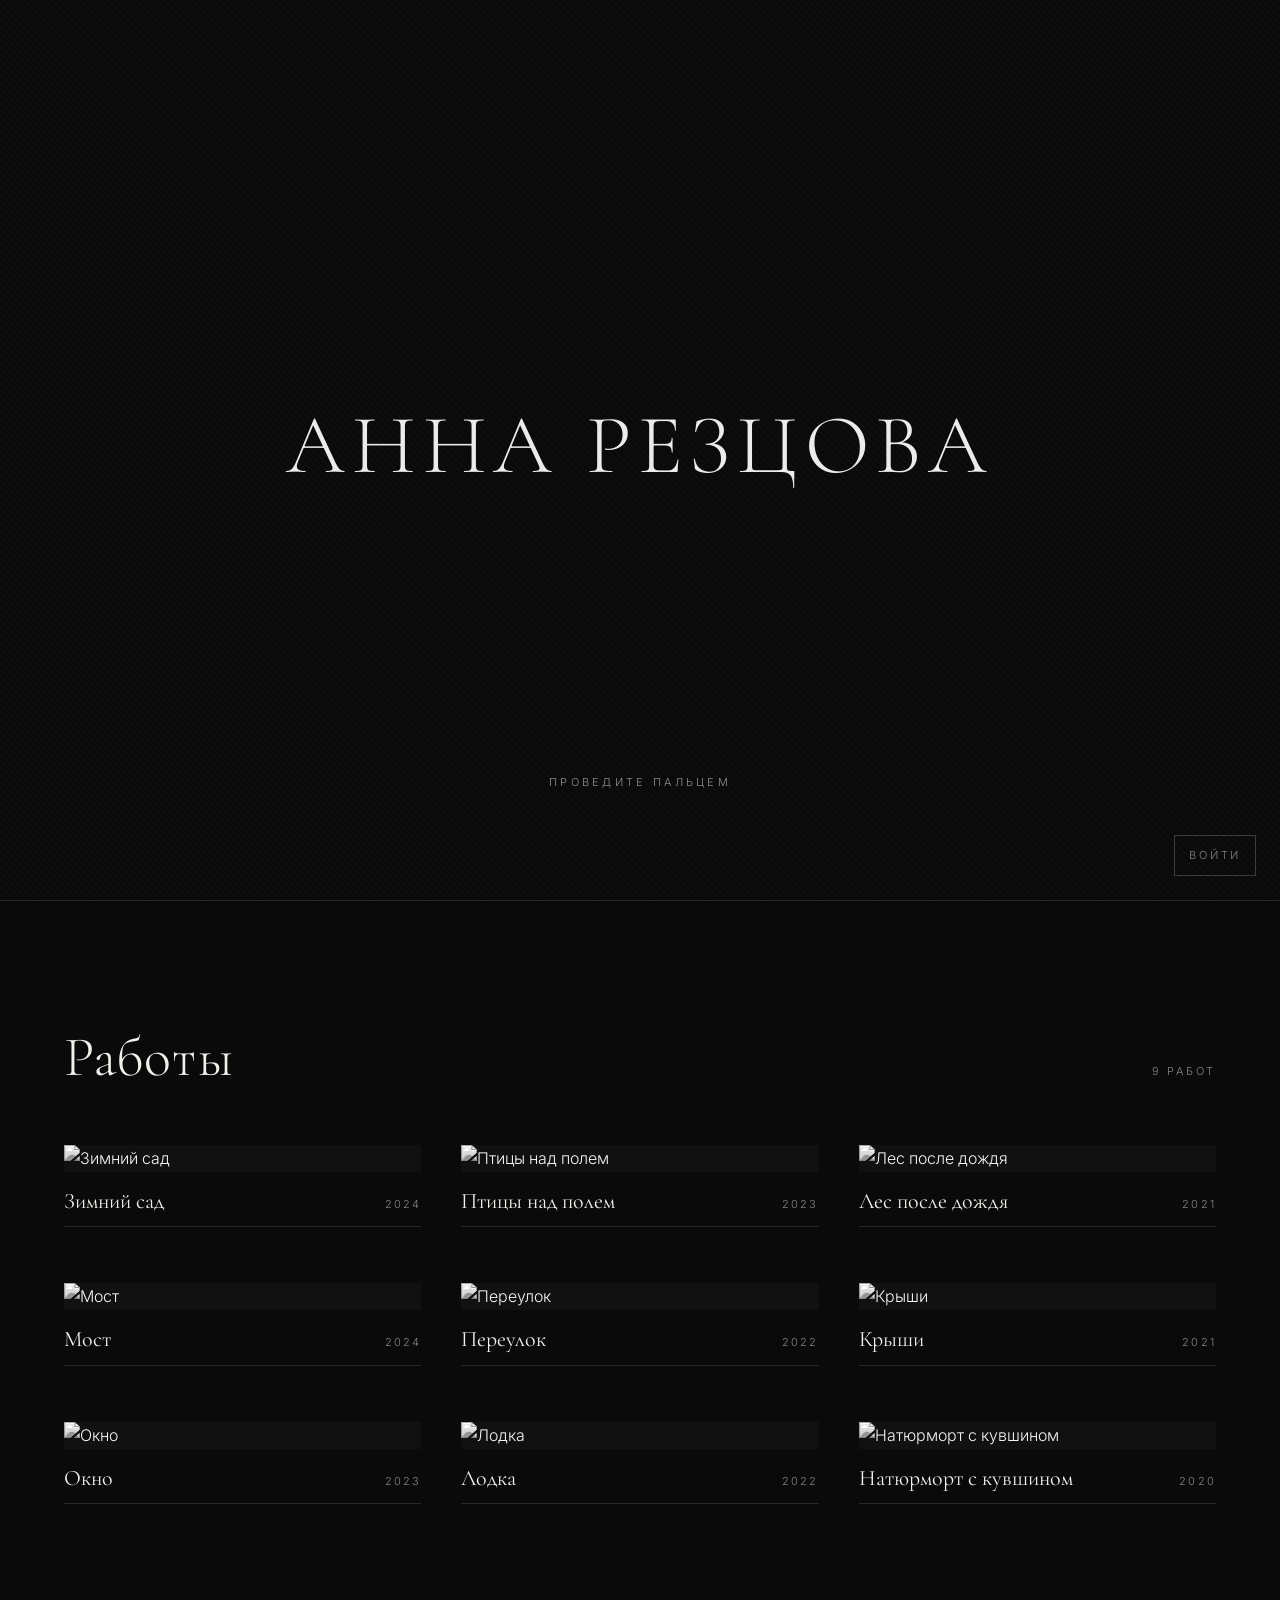
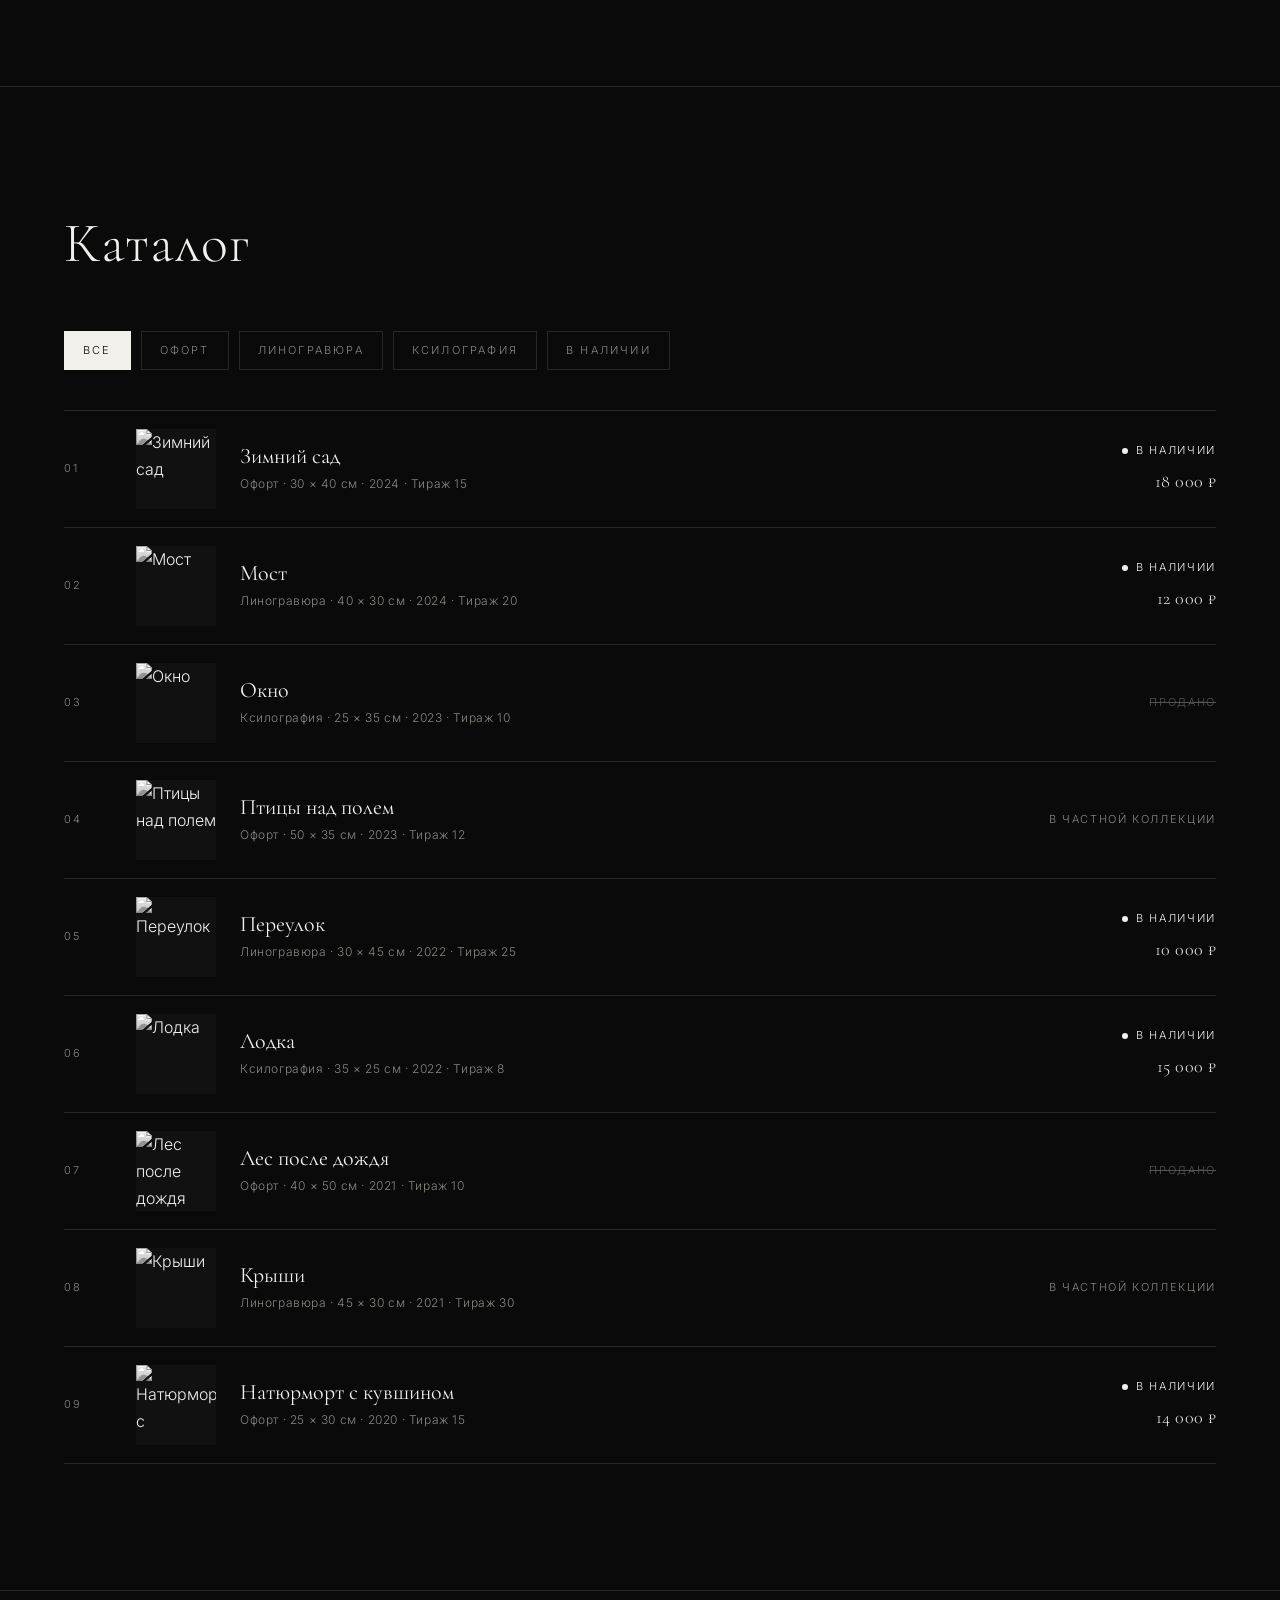
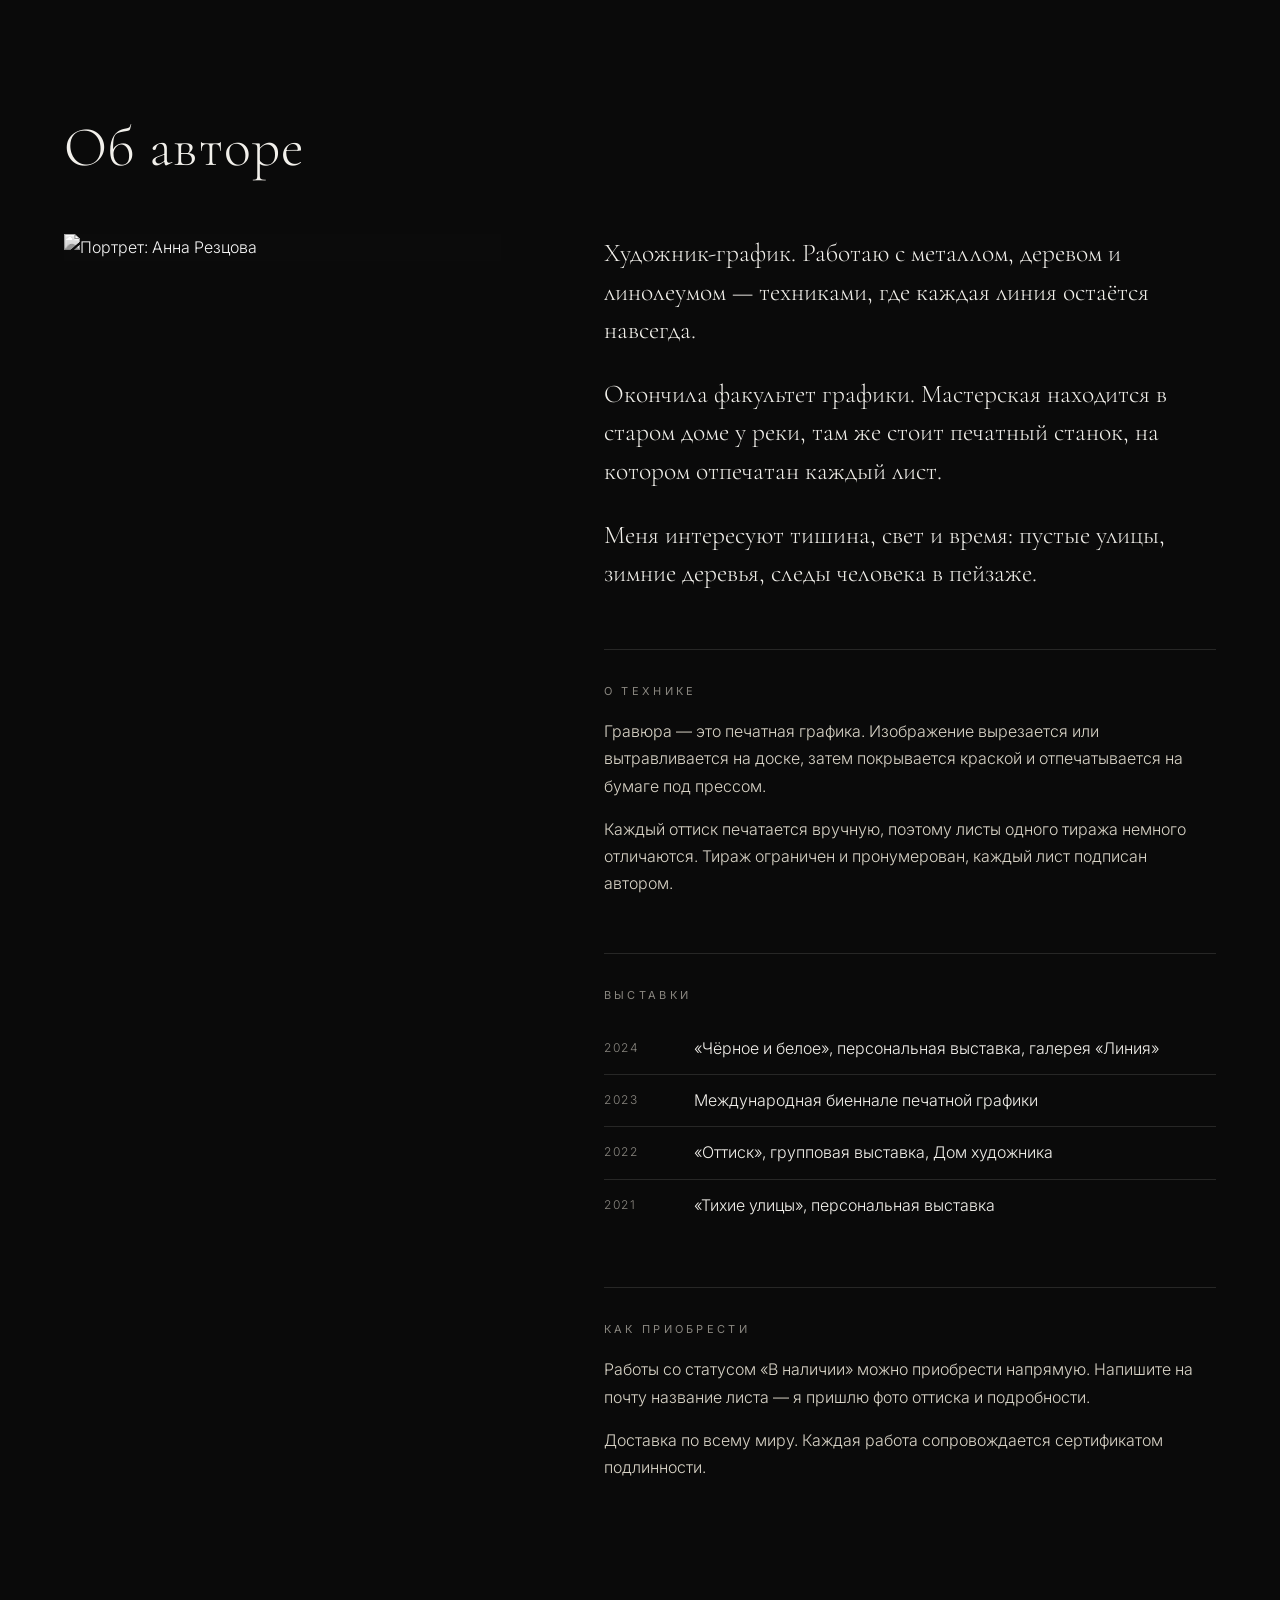
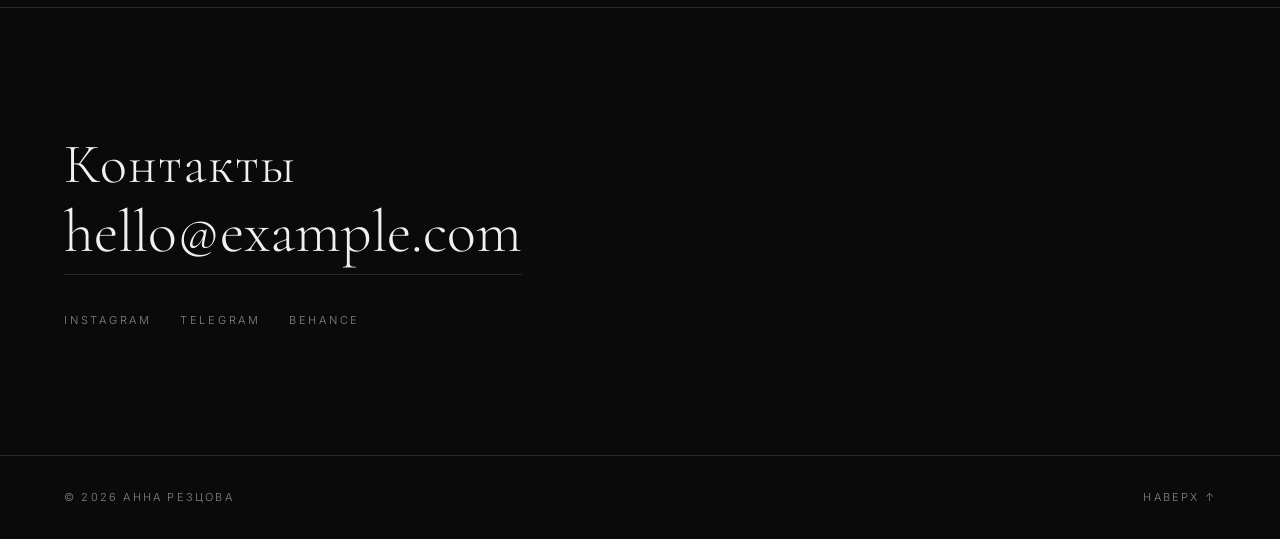
==== index.html @ fe83b6df "Add files via upload" ====
<!doctype html>
<html lang="ru">
<head>
  <meta charset="utf-8">
  <meta name="viewport" content="width=device-width, initial-scale=1, viewport-fit=cover">
  <title>Гравюры</title>
  <meta name="description" content="Галерея гравюр: офорт, линогравюра, ксилография">
  <link rel="icon" href="data:image/svg+xml,<svg xmlns='http://www.w3.org/2000/svg' viewBox='0 0 100 100'><rect width='100' height='100' fill='black'/><rect x='30' y='30' width='40' height='40' fill='none' stroke='white' stroke-width='4'/></svg>">
  <link rel="preconnect" href="https://fonts.googleapis.com">
  <link rel="preconnect" href="https://fonts.gstatic.com" crossorigin>
  <link href="https://fonts.googleapis.com/css2?family=Cormorant+Garamond:wght@300;400;500&family=Inter:wght@300;400;500&display=swap" rel="stylesheet">
  <link rel="stylesheet" href="style.css">
</head>
<body class="lock">

  <!-- ИНТРО: чёрный лист поверх сайта -->
  <div id="intro">
    <canvas id="scratch"></canvas>
    <p class="intro-hint" id="introHint">Проведите пальцем</p>
    <button class="intro-skip" id="introSkip" type="button">Войти</button>
  </div>

  <header class="top">
    <a href="#top" class="brand" id="brand"></a>
    <nav>
      <a href="#works">Работы</a>
      <a href="#catalog">Каталог</a>
      <a href="#about">Об авторе</a>
      <a href="#contacts">Контакты</a>
    </nav>
  </header>

  <main id="top">
    <section class="hero">
      <h1 id="heroName"></h1>
      <p id="tagline"></p>
      <div class="line"></div>
    </section>

    <section id="works" class="section">
      <div class="section-head">
        <h2>Работы</h2>
        <span class="count" id="worksCount"></span>
      </div>
      <div id="gallery" class="gallery"></div>
    </section>

    <section id="catalog" class="section">
      <div class="section-head">
        <h2>Каталог</h2>
      </div>
      <div id="filters" class="filters"></div>
      <div id="catalogList" class="catalog"></div>
    </section>

    <section id="about" class="section">
      <div class="section-head"><h2>Об авторе</h2></div>
      <div class="about-grid">
        <img id="portrait" alt="Портрет автора">
        <div>
          <div id="aboutText" class="text"></div>

          <div id="techniqueWrap">
            <h3>О технике</h3>
            <div id="technique" class="text"></div>
          </div>

          <div id="exhibitionsWrap">
            <h3>Выставки</h3>
            <ul id="exhibitions" class="list"></ul>
          </div>

          <div id="purchaseWrap">
            <h3>Как приобрести</h3>
            <div id="purchase" class="text"></div>
          </div>
        </div>
      </div>
    </section>

    <section id="contacts" class="section contacts">
      <h2>Контакты</h2>
      <a id="email" class="big"></a>
      <div id="socials" class="socials"></div>
    </section>
  </main>

  <footer>
    <span>© <span id="year"></span> <span id="footName"></span></span>
    <a href="#top">Наверх ↑</a>
  </footer>

  <!-- ПРОСМОТР РАБОТЫ -->
  <div id="lightbox" class="lb" aria-hidden="true">
    <div class="lb-counter" id="lbCounter"></div>
    <button class="lb-close" id="lbClose" type="button" aria-label="Закрыть">✕</button>
    <button class="lb-prev" id="lbPrev" type="button" aria-label="Назад">←</button>
    <figure class="lb-fig">
      <img id="lbImg" alt="">
      <figcaption>
        <div id="lbTitle" class="lb-title"></div>
        <div id="lbMeta" class="lb-meta"></div>
        <div id="lbDesc" class="lb-desc"></div>
      </figcaption>
    </figure>
    <button class="lb-next" id="lbNext" type="button" aria-label="Вперёд">→</button>
  </div>

  <script src="works.js"></script>
  <script src="script.js"></script>
</body>
</html>
---- style.css ----
/* ---------- БАЗА ---------- */
:root {
  --bg: #0a0a0a;
  --bg-2: #111111;
  --fg: #f2f0eb;
  --grey: #8a8780;
  --line: rgba(242, 240, 235, .12);
  --accent: #d9d4c7;
  --serif: "Cormorant Garamond", Georgia, "Times New Roman", serif;
  --sans: "Inter", "Helvetica Neue", Arial, sans-serif;
  --ease: cubic-bezier(.22, .61, .36, 1);
}

*, *::before, *::after { box-sizing: border-box; margin: 0; padding: 0; }

html {
  scroll-behavior: smooth;
  scroll-padding-top: 80px;
  -webkit-text-size-adjust: 100%;
}

body {
  background: var(--bg);
  color: var(--fg);
  font-family: var(--sans);
  font-size: 16px;
  line-height: 1.7;
  font-weight: 300;
  -webkit-font-smoothing: antialiased;
  -moz-osx-font-smoothing: grayscale;
  overflow-x: hidden;
}

body.lock { overflow: hidden; }

img { display: block; max-width: 100%; }
a { color: inherit; text-decoration: none; }
button { font: inherit; color: inherit; background: none; border: 0; cursor: pointer; }
ul { list-style: none; }

::selection { background: var(--fg); color: var(--bg); }

:focus-visible {
  outline: 1px solid var(--fg);
  outline-offset: 4px;
}

/* ---------- ИНТРО ---------- */
#intro {
  position: fixed;
  inset: 0;
  z-index: 1000;
  background: var(--fg);
  transition: opacity 1.2s var(--ease), visibility 1.2s;
}

#intro.hide {
  opacity: 0;
  visibility: hidden;
  pointer-events: none;
}

#scratch {
  position: absolute;
  inset: 0;
  width: 100%;
  height: 100%;
  cursor: crosshair;
  touch-action: none;
}

#introHint {
  position: absolute;
  left: 50%;
  bottom: 12vh;
  transform: translateX(-50%);
  color: rgba(255, 255, 255, .55);
  font-size: 11px;
  letter-spacing: .3em;
  text-transform: uppercase;
  white-space: nowrap;
  pointer-events: none;
  transition: opacity .6s var(--ease);
  animation: hintPulse 2.4s ease-in-out infinite;
}

#introHint.off { opacity: 0; animation: none; }

@keyframes hintPulse {
  0%, 100% { opacity: .45; }
  50% { opacity: 1; }
}

#introSkip {
  position: absolute;
  right: 24px;
  bottom: 24px;
  color: rgba(255, 255, 255, .5);
  font-size: 11px;
  letter-spacing: .25em;
  text-transform: uppercase;
  padding: 10px 14px;
  border: 1px solid rgba(255, 255, 255, .2);
  transition: color .3s, border-color .3s;
}

#introSkip:hover { color: #fff; border-color: rgba(255, 255, 255, .6); }

/* ---------- ШАПКА ---------- */
.top {
  position: fixed;
  top: 0; left: 0; right: 0;
  z-index: 100;
  display: flex;
  justify-content: space-between;
  align-items: center;
  padding: 22px 5vw;
  background: linear-gradient(to bottom, rgba(10, 10, 10, .95), rgba(10, 10, 10, .75));
  backdrop-filter: blur(8px);
  -webkit-backdrop-filter: blur(8px);
  border-bottom: 1px solid var(--line);
}

#brand, .top .brand {
  font-family: var(--serif);
  font-size: 20px;
  font-weight: 400;
  letter-spacing: .12em;
  text-transform: uppercase;
}

.top nav {
  display: flex;
  gap: 32px;
}

.top nav a {
  position: relative;
  font-size: 11px;
  letter-spacing: .25em;
  text-transform: uppercase;
  color: var(--grey);
  white-space: nowrap;
  transition: color .3s;
}

.top nav a::after {
  content: "";
  position: absolute;
  left: 0; bottom: -4px;
  width: 100%; height: 1px;
  background: var(--fg);
  transform: scaleX(0);
  transform-origin: right;
  transition: transform .4s var(--ease);
}

.top nav a:hover { color: var(--fg); }
.top nav a:hover::after { transform: scaleX(1); transform-origin: left; }

/* ---------- ГЕРОЙ ---------- */
.hero {
  min-height: 100vh;
  display: flex;
  flex-direction: column;
  justify-content: center;
  align-items: center;
  text-align: center;
  padding: 14vh 5vw 8vh;
}

#heroName, .hero h1 {
  font-family: var(--serif);
  font-weight: 300;
  font-size: clamp(42px, 8vw, 110px);
  line-height: 1.05;
  letter-spacing: .04em;
}

#tagline, .hero .tagline {
  margin-top: 22px;
  color: var(--grey);
  font-size: 12px;
  letter-spacing: .35em;
  text-transform: uppercase;
}

.line {
  width: 1px;
  height: 80px;
  margin-top: 56px;
  background: linear-gradient(to bottom, var(--fg), transparent);
  animation: lineDrop 2.4s var(--ease) infinite;
  transform-origin: top;
}

@keyframes lineDrop {
  0% { transform: scaleY(0); opacity: 1; }
  60% { transform: scaleY(1); opacity: 1; }
  100% { transform: scaleY(1); opacity: 0; }
}

/* ---------- СЕКЦИИ ---------- */
.section {
  padding: 14vh 5vw;
  border-top: 1px solid var(--line);
}

.section-head {
  display: flex;
  justify-content: space-between;
  align-items: baseline;
  gap: 20px;
  margin-bottom: 56px;
}

.section-head h2, .section h2 {
  font-family: var(--serif);
  font-weight: 300;
  font-size: clamp(32px, 5vw, 56px);
  line-height: 1.1;
  letter-spacing: .02em;
}

#worksCount, .section-head .count {
  color: var(--grey);
  font-size: 11px;
  letter-spacing: .25em;
  text-transform: uppercase;
}

.section h3 {
  font-family: var(--sans);
  font-weight: 400;
  font-size: 11px;
  letter-spacing: .3em;
  text-transform: uppercase;
  color: var(--grey);
  margin-bottom: 18px;
}

.section p + p { margin-top: 1em; }

/* ---------- ГАЛЕРЕЯ ---------- */
.gallery {
  columns: 3;
  column-gap: 40px;
}

.card {
  break-inside: avoid;
  margin-bottom: 56px;
  cursor: pointer;
  outline: none;
}

.card .img {
  position: relative;
  overflow: hidden;
  background: var(--bg-2);
  min-height: 200px;
}

.card img {
  width: 100%;
  height: auto;
  opacity: 0;
  filter: grayscale(1) contrast(1.05);
  transform: scale(1.02);
  transition: opacity .9s var(--ease), transform 1.2s var(--ease), filter .6s;
}

.card img.loaded { opacity: 1; transform: scale(1); }

.card .img:has(img.loaded) { min-height: 0; }

.card:hover img,
.card:focus-visible img {
  transform: scale(1.035);
  filter: grayscale(1) contrast(1.15);
}

.card figcaption {
  display: flex;
  justify-content: space-between;
  align-items: baseline;
  gap: 12px;
  margin-top: 16px;
  padding-bottom: 12px;
  border-bottom: 1px solid var(--line);
  transition: border-color .4s;
}

.card:hover figcaption,
.card:focus-visible figcaption { border-color: var(--fg); }

.card .t {
  font-family: var(--serif);
  font-size: 22px;
  font-weight: 400;
  line-height: 1.2;
}

.card .y {
  color: var(--grey);
  font-size: 11px;
  letter-spacing: .2em;
}

/* ---------- КАТАЛОГ ---------- */
#filters, .filters {
  display: flex;
  flex-wrap: wrap;
  gap: 10px;
  margin-bottom: 40px;
}

#filters button, .filters button {
  padding: 9px 18px;
  border: 1px solid var(--line);
  color: var(--grey);
  font-size: 11px;
  letter-spacing: .2em;
  text-transform: uppercase;
  transition: color .3s, border-color .3s, background .3s;
}

#filters button:hover, .filters button:hover {
  color: var(--fg);
  border-color: var(--grey);
}

#filters button.active, .filters button.active {
  background: var(--fg);
  border-color: var(--fg);
  color: var(--bg);
}

#catalogList, .catalog {
  border-top: 1px solid var(--line);
}

.row {
  display: grid;
  grid-template-columns: 48px 80px 1fr 180px;
  align-items: center;
  gap: 24px;
  padding: 18px 0;
  border-bottom: 1px solid var(--line);
  cursor: pointer;
  outline: none;
  transition: background .4s var(--ease), padding .4s var(--ease);
}

.row:hover, .row:focus-visible {
  background: rgba(242, 240, 235, .03);
  padding-left: 14px;
  padding-right: 14px;
}

.row .n {
  color: var(--grey);
  font-size: 11px;
  letter-spacing: .15em;
}

.row img {
  width: 80px;
  height: 80px;
  object-fit: cover;
  filter: grayscale(1);
  background: var(--bg-2);
}

.row .title {
  font-family: var(--serif);
  font-size: 22px;
  font-weight: 400;
  line-height: 1.2;
}

.row .sub {
  margin-top: 4px;
  color: var(--grey);
  font-size: 12px;
  letter-spacing: .05em;
}

.row .status {
  text-align: right;
  font-size: 11px;
  letter-spacing: .15em;
  text-transform: uppercase;
  color: var(--grey);
}

.row .status.available { color: var(--fg); }
.row .status.available::before {
  content: "";
  display: inline-block;
  width: 6px; height: 6px;
  margin-right: 8px;
  border-radius: 50%;
  background: var(--fg);
  vertical-align: middle;
}

.row .status.sold { text-decoration: line-through; opacity: .6; }
.row .status .price {
  display: block;
  margin-top: 6px;
  font-family: var(--serif);
  font-size: 18px;
  letter-spacing: .02em;
  text-transform: none;
  color: var(--fg);
}

.empty {
  padding: 48px 0;
  text-align: center;
  color: var(--grey);
  font-size: 12px;
  letter-spacing: .25em;
  text-transform: uppercase;
}

/* ---------- ОБ АВТОРЕ ---------- */
.about-grid {
  display: grid;
  grid-template-columns: minmax(260px, 5fr) 7fr;
  gap: 8vw;
  align-items: start;
}

#portrait {
  width: 100%;
  height: auto;
  filter: grayscale(1) contrast(1.05);
  background: var(--bg-2);
}

#aboutText {
  font-family: var(--serif);
  font-size: clamp(20px, 2vw, 26px);
  line-height: 1.5;
  font-weight: 300;
}

#techniqueWrap, #exhibitionsWrap, #purchaseWrap {
  margin-top: 56px;
  padding-top: 32px;
  border-top: 1px solid var(--line);
}

#technique, #purchase {
  color: var(--accent);
  max-width: 640px;
}

#exhibitions li {
  display: grid;
  grid-template-columns: 70px 1fr;
  gap: 20px;
  padding: 12px 0;
  border-bottom: 1px solid var(--line);
}

#exhibitions li:last-child { border-bottom: 0; }

#exhibitions .yr {
  color: var(--grey);
  font-size: 12px;
  letter-spacing: .15em;
  padding-top: 3px;
}

/* ---------- КОНТАКТЫ ---------- */
#email {
  display: inline-block;
  font-family: var(--serif);
  font-size: clamp(28px, 5vw, 60px);
  font-weight: 300;
  line-height: 1.2;
  border-bottom: 1px solid var(--line);
  padding-bottom: 6px;
  transition: border-color .4s;
  word-break: break-all;
}

#email:hover { border-color: var(--fg); }

#socials {
  display: flex;
  flex-wrap: wrap;
  gap: 28px;
  margin-top: 36px;
}

#socials a {
  color: var(--grey);
  font-size: 11px;
  letter-spacing: .25em;
  text-transform: uppercase;
  transition: color .3s;
}

#socials a:hover { color: var(--fg); }

/* ---------- ПОДВАЛ ---------- */
footer {
  display: flex;
  justify-content: space-between;
  padding: 32px 5vw;
  border-top: 1px solid var(--line);
  color: var(--grey);
  font-size: 11px;
  letter-spacing: .2em;
  text-transform: uppercase;
}

/* ---------- ПРОСМОТР (ЛАЙТБОКС) ---------- */
#lightbox, .lightbox {
  position: fixed;
  inset: 0;
  z-index: 500;
  display: flex;
  align-items: center;
  justify-content: center;
  background: rgba(6, 6, 6, .97);
  opacity: 0;
  visibility: hidden;
  transition: opacity .5s var(--ease), visibility .5s;
}

#lightbox.open, .lightbox.open {
  opacity: 1;
  visibility: visible;
}

.lb-fig {
  width: 100%;
  height: 100%;
  display: flex;
  flex-direction: column;
  align-items: center;
  justify-content: center;
  padding: 70px 90px 40px;
}

.lb-fig img, #lbImg {
  max-width: 100%;
  max-height: 72vh;
  width: auto;
  height: auto;
  object-fit: contain;
  filter: grayscale(1);
  transition: opacity .4s var(--ease), transform .6s var(--ease);
}

#lbImg.fade, .lb-fig img.fade {
  opacity: 0;
  transform: scale(.985);
}

.lb-fig figcaption {
  margin-top: 24px;
  text-align: center;
  max-width: 640px;
}

.lb-title, #lbTitle {
  font-family: var(--serif);
  font-size: 28px;
  font-weight: 400;
  line-height: 1.2;
}

.lb-meta, #lbMeta {
  margin-top: 8px;
  color: var(--grey);
  font-size: 11px;
  letter-spacing: .2em;
  text-transform: uppercase;
}

.lb-desc, #lbDesc {
  margin-top: 12px;
  color: var(--accent);
  font-size: 14px;
  line-height: 1.6;
}

.lb-close, #lbClose {
  position: absolute;
  top: 18px; right: 20px;
  z-index: 2;
  width: 44px; height: 44px;
  font-size: 28px;
  line-height: 44px;
  text-align: center;
  color: var(--grey);
  transition: color .3s, transform .4s var(--ease);
}

.lb-close:hover, #lbClose:hover { color: var(--fg); transform: rotate(90deg); }

.lb-prev, .lb-next, #lbPrev, #lbNext {
  position: absolute;
  top: 50%;
  transform: translateY(-50%);
  z-index: 2;
  padding: 20px;
  color: var(--grey);
  font-size: 26px;
  line-height: 1;
  transition: color .3s;
}

.lb-prev, #lbPrev { left: 16px; }
.lb-next, #lbNext { right: 16px; }

.lb-prev:hover, .lb-next:hover, #lbPrev:hover, #lbNext:hover { color: var(--fg); }

.lb-counter, #lbCounter {
  position: absolute;
  top: 26px; left: 24px;
  color: var(--grey);
  font-size: 11px;
  letter-spacing: .2em;
}

/* ---------- АДАПТИВ ---------- */
@media (max-width: 1100px) {
  .gallery { columns: 2; }
}

@media (max-width: 900px) {
  .top nav { gap: 18px; }
  .about-grid { grid-template-columns: 1fr; gap: 40px; }
  #portrait { max-width: 420px; }
  .row { grid-template-columns: 36px 64px 1fr 120px; gap: 16px; }
  .row img { width: 64px; height: 64px; }
  .lb-fig { padding: 70px 60px 40px; }
}

@media (max-width: 640px) {
  html { scroll-padding-top: 100px; }
  .top { flex-direction: column; align-items: flex-start; gap: 10px; padding: 14px 5vw; }
  .top nav { gap: 18px; width: 100%; overflow-x: auto; scrollbar-width: none; }
  .top nav::-webkit-scrollbar { display: none; }
  .hero { padding: 10vh 5vw 6vh; }
  .line { height: 50px; margin-top: 36px; }
  .section { padding: 9vh 5vw; }
  .section-head { margin-bottom: 32px; }
  .gallery { columns: 1; }
  .card { margin-bottom: 40px; }

  .row { grid-template-columns: 56px 1fr; gap: 6px 14px; }
  .row .n { display: none; }
  .row img { width: 56px; height: 56px; grid-row: span 2; }
  .row .status { grid-column: 2; text-align: left; }
  .row .status .price { display: inline; margin: 0 0 0 8px; }
  .row:hover { padding-left: 0; padding-right: 0; }

  #exhibitions li { grid-template-columns: 56px 1fr; gap: 14px; }

  .lb-fig { padding: 64px 16px 80px; }
  .lb-fig img, #lbImg { max-height: 62vh; }
  .lb-prev, .lb-next, #lbPrev, #lbNext { top: auto; bottom: 14px; transform: none; padding: 14px 20px; }
  .lb-title, #lbTitle { font-size: 22px; }
  .lb-desc, #lbDesc { padding: 0 8px; }

  footer { flex-direction: column; gap: 10px; align-items: center; text-align: center; }
}

@media (prefers-reduced-motion: reduce) {
  html { scroll-behavior: auto; }
  *, *::before, *::after { transition: none !important; animation: none !important; }
}
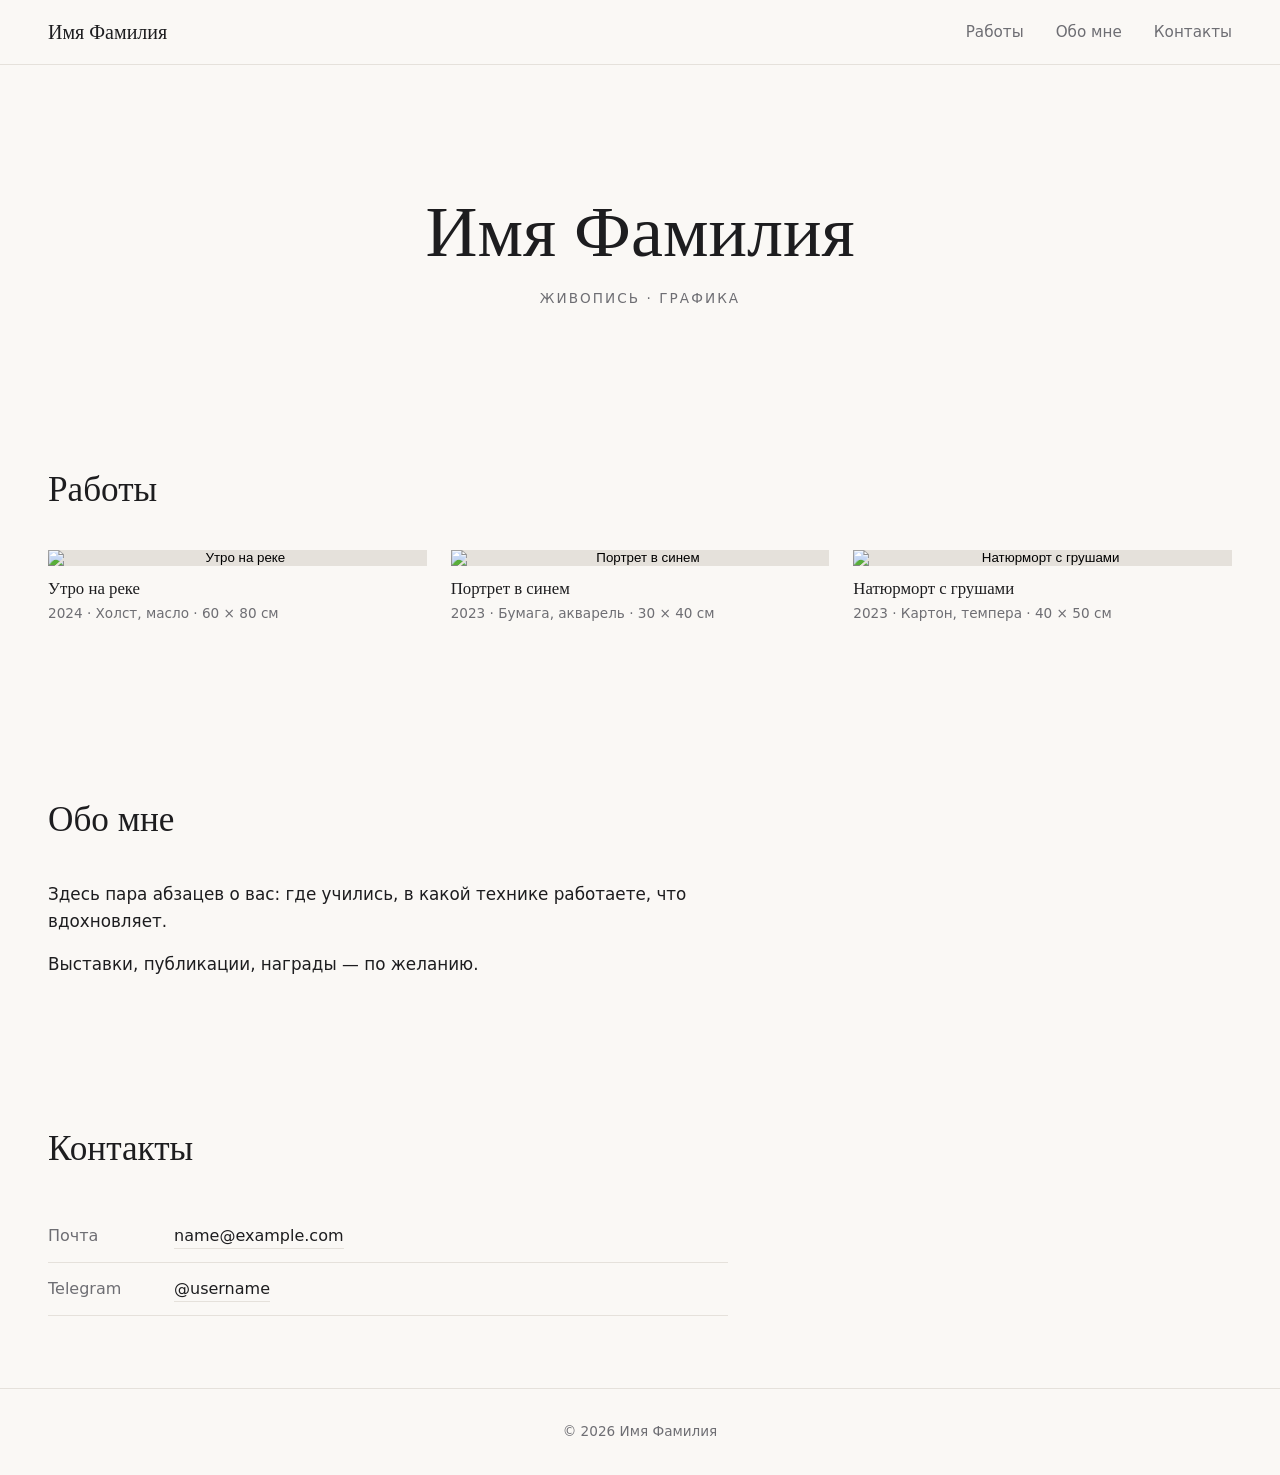
==== commit 443483d3: "Add files via upload" ====
--- a/index.html
+++ b/index.html
@@ -1,112 +1,82 @@
-<!doctype html>
+<!DOCTYPE html>
 <html lang="ru">
 <head>
-  <meta charset="utf-8">
-  <meta name="viewport" content="width=device-width, initial-scale=1, viewport-fit=cover">
-  <title>Гравюры</title>
-  <meta name="description" content="Галерея гравюр: офорт, линогравюра, ксилография">
-  <link rel="icon" href="data:image/svg+xml,<svg xmlns='http://www.w3.org/2000/svg' viewBox='0 0 100 100'><rect width='100' height='100' fill='black'/><rect x='30' y='30' width='40' height='40' fill='none' stroke='white' stroke-width='4'/></svg>">
-  <link rel="preconnect" href="https://fonts.googleapis.com">
-  <link rel="preconnect" href="https://fonts.gstatic.com" crossorigin>
-  <link href="https://fonts.googleapis.com/css2?family=Cormorant+Garamond:wght@300;400;500&family=Inter:wght@300;400;500&display=swap" rel="stylesheet">
-  <link rel="stylesheet" href="style.css">
+<meta charset="UTF-8">
+<meta name="viewport" content="width=device-width, initial-scale=1">
+<title>Имя Фамилия — художник</title>
+<meta name="description" content="Живопись и графика. Портфолио художника.">
+<link rel="stylesheet" href="style.css">
 </head>
-<body class="lock">
+<body>
 
-  <!-- ИНТРО: чёрный лист поверх сайта -->
-  <div id="intro">
-    <canvas id="scratch"></canvas>
-    <p class="intro-hint" id="introHint">Проведите пальцем</p>
-    <button class="intro-skip" id="introSkip" type="button">Войти</button>
+<header class="header">
+  <a class="logo" href="#top">Имя Фамилия</a>
+  <nav class="nav">
+    <a href="#works">Работы</a>
+    <a href="#about">Обо мне</a>
+    <a href="#contacts">Контакты</a>
+  </nav>
+</header>
+
+<main id="top">
+  <section class="hero">
+    <h1>Имя Фамилия</h1>
+    <p>Живопись · Графика</p>
+  </section>
+
+  <section id="works" class="section">
+    <h2 class="section__title">Работы</h2>
+    <div class="gallery" id="gallery"></div>
+    <p class="gallery__empty" id="gallery-empty" hidden>Работы скоро появятся</p>
+  </section>
+
+  <section id="about" class="section">
+    <h2 class="section__title">Обо мне</h2>
+    <div class="about">
+      <p>Здесь пара абзацев о вас: где учились, в какой технике работаете, что вдохновляет.</p>
+      <p>Выставки, публикации, награды — по желанию.</p>
+    </div>
+  </section>
+
+  <section id="contacts" class="section">
+    <h2 class="section__title">Контакты</h2>
+    <ul class="contacts">
+      <li><span>Почта</span><a data-email data-user="name" data-domain="example.com" href="#">включите JavaScript</a></li>
+      <li><span>Telegram</span><a href="https://t.me/username" target="_blank" rel="noopener">@username</a></li>
+    </ul>
+  </section>
+</main>
+
+<footer class="footer">
+  © <span data-current-year></span> Имя Фамилия
+</footer>
+
+<!-- Полноэкранный просмотр -->
+<div class="viewer" id="viewer" role="dialog" aria-modal="true" aria-labelledby="viewer-title" hidden>
+  <div class="viewer__top">
+    <span class="viewer__counter" id="viewer-counter"></span>
+    <div class="viewer__tools">
+      <button class="vbtn" id="zoom-out" type="button" aria-label="Уменьшить">−</button>
+      <button class="vbtn vbtn--wide" id="zoom-reset" type="button" aria-label="Сбросить масштаб">100%</button>
+      <button class="vbtn" id="zoom-in" type="button" aria-label="Увеличить">+</button>
+      <button class="vbtn" id="viewer-close" type="button" aria-label="Закрыть">✕</button>
+    </div>
   </div>
 
-  <header class="top">
-    <a href="#top" class="brand" id="brand"></a>
-    <nav>
-      <a href="#works">Работы</a>
-      <a href="#catalog">Каталог</a>
-      <a href="#about">Об авторе</a>
-      <a href="#contacts">Контакты</a>
-    </nav>
-  </header>
-
-  <main id="top">
-    <section class="hero">
-      <h1 id="heroName"></h1>
-      <p id="tagline"></p>
-      <div class="line"></div>
-    </section>
-
-    <section id="works" class="section">
-      <div class="section-head">
-        <h2>Работы</h2>
-        <span class="count" id="worksCount"></span>
-      </div>
-      <div id="gallery" class="gallery"></div>
-    </section>
-
-    <section id="catalog" class="section">
-      <div class="section-head">
-        <h2>Каталог</h2>
-      </div>
-      <div id="filters" class="filters"></div>
-      <div id="catalogList" class="catalog"></div>
-    </section>
-
-    <section id="about" class="section">
-      <div class="section-head"><h2>Об авторе</h2></div>
-      <div class="about-grid">
-        <img id="portrait" alt="Портрет автора">
-        <div>
-          <div id="aboutText" class="text"></div>
-
-          <div id="techniqueWrap">
-            <h3>О технике</h3>
-            <div id="technique" class="text"></div>
-          </div>
-
-          <div id="exhibitionsWrap">
-            <h3>Выставки</h3>
-            <ul id="exhibitions" class="list"></ul>
-          </div>
-
-          <div id="purchaseWrap">
-            <h3>Как приобрести</h3>
-            <div id="purchase" class="text"></div>
-          </div>
-        </div>
-      </div>
-    </section>
-
-    <section id="contacts" class="section contacts">
-      <h2>Контакты</h2>
-      <a id="email" class="big"></a>
-      <div id="socials" class="socials"></div>
-    </section>
-  </main>
-
-  <footer>
-    <span>© <span id="year"></span> <span id="footName"></span></span>
-    <a href="#top">Наверх ↑</a>
-  </footer>
-
-  <!-- ПРОСМОТР РАБОТЫ -->
-  <div id="lightbox" class="lb" aria-hidden="true">
-    <div class="lb-counter" id="lbCounter"></div>
-    <button class="lb-close" id="lbClose" type="button" aria-label="Закрыть">✕</button>
-    <button class="lb-prev" id="lbPrev" type="button" aria-label="Назад">←</button>
-    <figure class="lb-fig">
-      <img id="lbImg" alt="">
-      <figcaption>
-        <div id="lbTitle" class="lb-title"></div>
-        <div id="lbMeta" class="lb-meta"></div>
-        <div id="lbDesc" class="lb-desc"></div>
-      </figcaption>
-    </figure>
-    <button class="lb-next" id="lbNext" type="button" aria-label="Вперёд">→</button>
+  <div class="viewer__stage" id="viewer-stage">
+    <img class="viewer__img" id="viewer-img" alt="" draggable="false">
   </div>
 
-  <script src="works.js"></script>
-  <script src="script.js"></script>
+  <button class="vnav vnav--prev" id="viewer-prev" type="button" aria-label="Предыдущая работа">‹</button>
+  <button class="vnav vnav--next" id="viewer-next" type="button" aria-label="Следующая работа">›</button>
+
+  <div class="viewer__caption">
+    <h3 id="viewer-title"></h3>
+    <p id="viewer-meta"></p>
+  </div>
+</div>
+
+<script src="works.js"></script>
+<script src="script.js"></script>
 </body>
 </html>
--- a/style.css
+++ b/style.css
@@ -1,680 +1,144 @@
-/* ---------- БАЗА ---------- */
 :root {
-  --bg: #0a0a0a;
-  --bg-2: #111111;
-  --fg: #f2f0eb;
-  --grey: #8a8780;
-  --line: rgba(242, 240, 235, .12);
-  --accent: #d9d4c7;
-  --serif: "Cormorant Garamond", Georgia, "Times New Roman", serif;
-  --sans: "Inter", "Helvetica Neue", Arial, sans-serif;
-  --ease: cubic-bezier(.22, .61, .36, 1);
+  --bg: #faf8f5;
+  --text: #1d1d1f;
+  --muted: #6e6e73;
+  --line: #e5e1db;
+  --accent: #8b5e3c;
+  --serif: Georgia, "Times New Roman", serif;
+  --sans: system-ui, -apple-system, "Segoe UI", Roboto, sans-serif;
 }
 
-*, *::before, *::after { box-sizing: border-box; margin: 0; padding: 0; }
-
-html {
-  scroll-behavior: smooth;
-  scroll-padding-top: 80px;
-  -webkit-text-size-adjust: 100%;
-}
-
+* { box-sizing: border-box; margin: 0; padding: 0; }
+html { scroll-behavior: smooth; scroll-padding-top: 70px; }
 body {
   background: var(--bg);
-  color: var(--fg);
+  color: var(--text);
   font-family: var(--sans);
-  font-size: 16px;
-  line-height: 1.7;
-  font-weight: 300;
+  line-height: 1.6;
   -webkit-font-smoothing: antialiased;
-  -moz-osx-font-smoothing: grayscale;
-  overflow-x: hidden;
 }
+body.no-scroll { overflow: hidden; }
+a { color: inherit; }
+img { display: block; max-width: 100%; }
 
-body.lock { overflow: hidden; }
-
-img { display: block; max-width: 100%; }
-a { color: inherit; text-decoration: none; }
-button { font: inherit; color: inherit; background: none; border: 0; cursor: pointer; }
-ul { list-style: none; }
-
-::selection { background: var(--fg); color: var(--bg); }
-
-:focus-visible {
-  outline: 1px solid var(--fg);
-  outline-offset: 4px;
-}
-
-/* ---------- ИНТРО ---------- */
-#intro {
-  position: fixed;
-  inset: 0;
-  z-index: 1000;
-  background: var(--fg);
-  transition: opacity 1.2s var(--ease), visibility 1.2s;
-}
-
-#intro.hide {
-  opacity: 0;
-  visibility: hidden;
-  pointer-events: none;
-}
-
-#scratch {
-  position: absolute;
-  inset: 0;
-  width: 100%;
-  height: 100%;
-  cursor: crosshair;
-  touch-action: none;
-}
-
-#introHint {
-  position: absolute;
-  left: 50%;
-  bottom: 12vh;
-  transform: translateX(-50%);
-  color: rgba(255, 255, 255, .55);
-  font-size: 11px;
-  letter-spacing: .3em;
-  text-transform: uppercase;
-  white-space: nowrap;
-  pointer-events: none;
-  transition: opacity .6s var(--ease);
-  animation: hintPulse 2.4s ease-in-out infinite;
-}
-
-#introHint.off { opacity: 0; animation: none; }
-
-@keyframes hintPulse {
-  0%, 100% { opacity: .45; }
-  50% { opacity: 1; }
-}
-
-#introSkip {
-  position: absolute;
-  right: 24px;
-  bottom: 24px;
-  color: rgba(255, 255, 255, .5);
-  font-size: 11px;
-  letter-spacing: .25em;
-  text-transform: uppercase;
-  padding: 10px 14px;
-  border: 1px solid rgba(255, 255, 255, .2);
-  transition: color .3s, border-color .3s;
-}
-
-#introSkip:hover { color: #fff; border-color: rgba(255, 255, 255, .6); }
-
-/* ---------- ШАПКА ---------- */
-.top {
-  position: fixed;
-  top: 0; left: 0; right: 0;
-  z-index: 100;
-  display: flex;
-  justify-content: space-between;
-  align-items: center;
-  padding: 22px 5vw;
-  background: linear-gradient(to bottom, rgba(10, 10, 10, .95), rgba(10, 10, 10, .75));
+/* Шапка */
+.header {
+  position: sticky; top: 0; z-index: 10;
+  display: flex; justify-content: space-between; align-items: center; gap: 1rem;
+  padding: 1rem clamp(1rem, 4vw, 3rem);
+  background: rgba(250, 248, 245, .9);
   backdrop-filter: blur(8px);
   -webkit-backdrop-filter: blur(8px);
   border-bottom: 1px solid var(--line);
 }
+.logo { font-family: var(--serif); font-size: 1.25rem; text-decoration: none; }
+.nav { display: flex; gap: clamp(.75rem, 3vw, 2rem); }
+.nav a { text-decoration: none; color: var(--muted); font-size: .95rem; transition: color .2s; }
+.nav a:hover { color: var(--text); }
 
-#brand, .top .brand {
-  font-family: var(--serif);
-  font-size: 20px;
-  font-weight: 400;
-  letter-spacing: .12em;
-  text-transform: uppercase;
+/* Первый экран */
+.hero { text-align: center; padding: clamp(4rem, 12vw, 8rem) 1rem clamp(3rem, 8vw, 5rem); }
+.hero h1 { font-family: var(--serif); font-weight: 400; font-size: clamp(2.2rem, 7vw, 4.5rem); line-height: 1.1; }
+.hero p { margin-top: 1rem; color: var(--muted); letter-spacing: .15em; text-transform: uppercase; font-size: .85rem; }
+
+/* Секции */
+.section { max-width: 1300px; margin: 0 auto; padding: clamp(2.5rem, 6vw, 4.5rem) clamp(1rem, 4vw, 3rem); }
+.section__title { font-family: var(--serif); font-weight: 400; font-size: clamp(1.6rem, 4vw, 2.2rem); margin-bottom: 2rem; }
+
+/* Галерея */
+.gallery { columns: 3 280px; column-gap: 1.5rem; }
+.card { break-inside: avoid; margin-bottom: 1.5rem; }
+.card__btn {
+  display: block; width: 100%;
+  border: 0; padding: 0;
+  background: var(--line);
+  cursor: zoom-in; overflow: hidden;
 }
+.card__btn img { width: 100%; height: auto; transition: transform .5s ease; }
+.card__btn:hover img { transform: scale(1.03); }
+.card__btn:focus-visible { outline: 2px solid var(--accent); outline-offset: 3px; }
+.card figcaption { padding-top: .6rem; }
+.card__title { font-family: var(--serif); font-size: 1.05rem; }
+.card__meta { color: var(--muted); font-size: .85rem; }
+.gallery__empty { color: var(--muted); text-align: center; padding: 3rem 0; }
 
-.top nav {
-  display: flex;
-  gap: 32px;
+/* Обо мне */
+.about { max-width: 680px; font-size: 1.05rem; }
+.about p + p { margin-top: 1rem; }
+
+/* Контакты */
+.contacts { list-style: none; max-width: 680px; }
+.contacts li { display: flex; gap: 1rem; padding: .8rem 0; border-bottom: 1px solid var(--line); }
+.contacts span { width: 110px; flex-shrink: 0; color: var(--muted); }
+.contacts a { text-decoration: none; border-bottom: 1px solid var(--line); }
+.contacts a:hover { border-color: var(--accent); color: var(--accent); }
+
+.footer { text-align: center; padding: 2rem; color: var(--muted); font-size: .85rem; border-top: 1px solid var(--line); }
+
+/* Просмотрщик */
+.viewer {
+  position: fixed; inset: 0; z-index: 100;
+  background: rgba(10, 10, 10, .96); color: #fff;
+  display: flex; flex-direction: column;
 }
+.viewer[hidden] { display: none; }
+.viewer__top {
+  display: flex; justify-content: space-between; align-items: center; gap: 1rem;
+  padding: .75rem 1rem; position: relative; z-index: 2;
+}
+.viewer__counter { font-size: .9rem; opacity: .7; }
+.viewer__tools { display: flex; gap: .4rem; }
+.vbtn {
+  min-width: 40px; height: 40px; padding: 0 .6rem;
+  border: 0; border-radius: 20px;
+  background: rgba(255, 255, 255, .1); color: #fff;
+  font-size: 1.1rem; cursor: pointer; transition: background .2s;
+}
+.vbtn:hover { background: rgba(255, 255, 255, .22); }
+.vbtn--wide { font-size: .85rem; min-width: 64px; }
+.vbtn:focus-visible, .vnav:focus-visible { outline: 2px solid #fff; outline-offset: 2px; }
 
-.top nav a {
-  position: relative;
-  font-size: 11px;
-  letter-spacing: .25em;
-  text-transform: uppercase;
-  color: var(--grey);
-  white-space: nowrap;
-  transition: color .3s;
+.viewer__stage {
+  flex: 1; min-height: 0;
+  position: relative; overflow: hidden;
+  display: flex; align-items: center; justify-content: center;
+  touch-action: none; user-select: none; -webkit-user-select: none;
 }
+.viewer__img {
+  max-width: calc(100% - 2rem);
+  max-height: calc(100% - 1rem);
+  object-fit: contain;
+  transform-origin: center center;
+  transition: transform .2s ease;
+  will-change: transform;
+  cursor: zoom-in;
+  -webkit-user-drag: none;
+}
+.viewer__stage.is-zoomed .viewer__img { cursor: grab; }
+.viewer__stage.is-dragging .viewer__img { transition: none; cursor: grabbing; }
 
-.top nav a::after {
-  content: "";
-  position: absolute;
-  left: 0; bottom: -4px;
-  width: 100%; height: 1px;
-  background: var(--fg);
-  transform: scaleX(0);
-  transform-origin: right;
-  transition: transform .4s var(--ease);
+.vnav {
+  position: absolute; top: 50%; transform: translateY(-50%); z-index: 2;
+  width: 48px; height: 48px;
+  border: 0; border-radius: 50%;
+  background: rgba(255, 255, 255, .1); color: #fff;
+  font-size: 2rem; line-height: 1; cursor: pointer;
 }
+.vnav:hover { background: rgba(255, 255, 255, .22); }
+.vnav--prev { left: 1rem; }
+.vnav--next { right: 1rem; }
+.vnav[hidden] { display: none; }
 
-.top nav a:hover { color: var(--fg); }
-.top nav a:hover::after { transform: scaleX(1); transform-origin: left; }
-
-/* ---------- ГЕРОЙ ---------- */
-.hero {
-  min-height: 100vh;
-  display: flex;
-  flex-direction: column;
-  justify-content: center;
-  align-items: center;
-  text-align: center;
-  padding: 14vh 5vw 8vh;
-}
-
-#heroName, .hero h1 {
-  font-family: var(--serif);
-  font-weight: 300;
-  font-size: clamp(42px, 8vw, 110px);
-  line-height: 1.05;
-  letter-spacing: .04em;
-}
-
-#tagline, .hero .tagline {
-  margin-top: 22px;
-  color: var(--grey);
-  font-size: 12px;
-  letter-spacing: .35em;
-  text-transform: uppercase;
-}
-
-.line {
-  width: 1px;
-  height: 80px;
-  margin-top: 56px;
-  background: linear-gradient(to bottom, var(--fg), transparent);
-  animation: lineDrop 2.4s var(--ease) infinite;
-  transform-origin: top;
-}
-
-@keyframes lineDrop {
-  0% { transform: scaleY(0); opacity: 1; }
-  60% { transform: scaleY(1); opacity: 1; }
-  100% { transform: scaleY(1); opacity: 0; }
-}
-
-/* ---------- СЕКЦИИ ---------- */
-.section {
-  padding: 14vh 5vw;
-  border-top: 1px solid var(--line);
-}
-
-.section-head {
-  display: flex;
-  justify-content: space-between;
-  align-items: baseline;
-  gap: 20px;
-  margin-bottom: 56px;
-}
-
-.section-head h2, .section h2 {
-  font-family: var(--serif);
-  font-weight: 300;
-  font-size: clamp(32px, 5vw, 56px);
-  line-height: 1.1;
-  letter-spacing: .02em;
-}
-
-#worksCount, .section-head .count {
-  color: var(--grey);
-  font-size: 11px;
-  letter-spacing: .25em;
-  text-transform: uppercase;
-}
-
-.section h3 {
-  font-family: var(--sans);
-  font-weight: 400;
-  font-size: 11px;
-  letter-spacing: .3em;
-  text-transform: uppercase;
-  color: var(--grey);
-  margin-bottom: 18px;
-}
-
-.section p + p { margin-top: 1em; }
-
-/* ---------- ГАЛЕРЕЯ ---------- */
-.gallery {
-  columns: 3;
-  column-gap: 40px;
-}
-
-.card {
-  break-inside: avoid;
-  margin-bottom: 56px;
-  cursor: pointer;
-  outline: none;
-}
-
-.card .img {
-  position: relative;
-  overflow: hidden;
-  background: var(--bg-2);
-  min-height: 200px;
-}
-
-.card img {
-  width: 100%;
-  height: auto;
-  opacity: 0;
-  filter: grayscale(1) contrast(1.05);
-  transform: scale(1.02);
-  transition: opacity .9s var(--ease), transform 1.2s var(--ease), filter .6s;
-}
-
-.card img.loaded { opacity: 1; transform: scale(1); }
-
-.card .img:has(img.loaded) { min-height: 0; }
-
-.card:hover img,
-.card:focus-visible img {
-  transform: scale(1.035);
-  filter: grayscale(1) contrast(1.15);
-}
-
-.card figcaption {
-  display: flex;
-  justify-content: space-between;
-  align-items: baseline;
-  gap: 12px;
-  margin-top: 16px;
-  padding-bottom: 12px;
-  border-bottom: 1px solid var(--line);
-  transition: border-color .4s;
-}
-
-.card:hover figcaption,
-.card:focus-visible figcaption { border-color: var(--fg); }
-
-.card .t {
-  font-family: var(--serif);
-  font-size: 22px;
-  font-weight: 400;
-  line-height: 1.2;
-}
-
-.card .y {
-  color: var(--grey);
-  font-size: 11px;
-  letter-spacing: .2em;
-}
-
-/* ---------- КАТАЛОГ ---------- */
-#filters, .filters {
-  display: flex;
-  flex-wrap: wrap;
-  gap: 10px;
-  margin-bottom: 40px;
-}
-
-#filters button, .filters button {
-  padding: 9px 18px;
-  border: 1px solid var(--line);
-  color: var(--grey);
-  font-size: 11px;
-  letter-spacing: .2em;
-  text-transform: uppercase;
-  transition: color .3s, border-color .3s, background .3s;
-}
-
-#filters button:hover, .filters button:hover {
-  color: var(--fg);
-  border-color: var(--grey);
-}
-
-#filters button.active, .filters button.active {
-  background: var(--fg);
-  border-color: var(--fg);
-  color: var(--bg);
-}
-
-#catalogList, .catalog {
-  border-top: 1px solid var(--line);
-}
-
-.row {
-  display: grid;
-  grid-template-columns: 48px 80px 1fr 180px;
-  align-items: center;
-  gap: 24px;
-  padding: 18px 0;
-  border-bottom: 1px solid var(--line);
-  cursor: pointer;
-  outline: none;
-  transition: background .4s var(--ease), padding .4s var(--ease);
-}
-
-.row:hover, .row:focus-visible {
-  background: rgba(242, 240, 235, .03);
-  padding-left: 14px;
-  padding-right: 14px;
-}
-
-.row .n {
-  color: var(--grey);
-  font-size: 11px;
-  letter-spacing: .15em;
-}
-
-.row img {
-  width: 80px;
-  height: 80px;
-  object-fit: cover;
-  filter: grayscale(1);
-  background: var(--bg-2);
-}
-
-.row .title {
-  font-family: var(--serif);
-  font-size: 22px;
-  font-weight: 400;
-  line-height: 1.2;
-}
-
-.row .sub {
-  margin-top: 4px;
-  color: var(--grey);
-  font-size: 12px;
-  letter-spacing: .05em;
-}
-
-.row .status {
-  text-align: right;
-  font-size: 11px;
-  letter-spacing: .15em;
-  text-transform: uppercase;
-  color: var(--grey);
-}
-
-.row .status.available { color: var(--fg); }
-.row .status.available::before {
-  content: "";
-  display: inline-block;
-  width: 6px; height: 6px;
-  margin-right: 8px;
-  border-radius: 50%;
-  background: var(--fg);
-  vertical-align: middle;
-}
-
-.row .status.sold { text-decoration: line-through; opacity: .6; }
-.row .status .price {
-  display: block;
-  margin-top: 6px;
-  font-family: var(--serif);
-  font-size: 18px;
-  letter-spacing: .02em;
-  text-transform: none;
-  color: var(--fg);
-}
-
-.empty {
-  padding: 48px 0;
-  text-align: center;
-  color: var(--grey);
-  font-size: 12px;
-  letter-spacing: .25em;
-  text-transform: uppercase;
-}
-
-/* ---------- ОБ АВТОРЕ ---------- */
-.about-grid {
-  display: grid;
-  grid-template-columns: minmax(260px, 5fr) 7fr;
-  gap: 8vw;
-  align-items: start;
-}
-
-#portrait {
-  width: 100%;
-  height: auto;
-  filter: grayscale(1) contrast(1.05);
-  background: var(--bg-2);
-}
-
-#aboutText {
-  font-family: var(--serif);
-  font-size: clamp(20px, 2vw, 26px);
-  line-height: 1.5;
-  font-weight: 300;
-}
-
-#techniqueWrap, #exhibitionsWrap, #purchaseWrap {
-  margin-top: 56px;
-  padding-top: 32px;
-  border-top: 1px solid var(--line);
-}
-
-#technique, #purchase {
-  color: var(--accent);
-  max-width: 640px;
-}
-
-#exhibitions li {
-  display: grid;
-  grid-template-columns: 70px 1fr;
-  gap: 20px;
-  padding: 12px 0;
-  border-bottom: 1px solid var(--line);
-}
-
-#exhibitions li:last-child { border-bottom: 0; }
-
-#exhibitions .yr {
-  color: var(--grey);
-  font-size: 12px;
-  letter-spacing: .15em;
-  padding-top: 3px;
-}
-
-/* ---------- КОНТАКТЫ ---------- */
-#email {
-  display: inline-block;
-  font-family: var(--serif);
-  font-size: clamp(28px, 5vw, 60px);
-  font-weight: 300;
-  line-height: 1.2;
-  border-bottom: 1px solid var(--line);
-  padding-bottom: 6px;
-  transition: border-color .4s;
-  word-break: break-all;
-}
-
-#email:hover { border-color: var(--fg); }
-
-#socials {
-  display: flex;
-  flex-wrap: wrap;
-  gap: 28px;
-  margin-top: 36px;
-}
-
-#socials a {
-  color: var(--grey);
-  font-size: 11px;
-  letter-spacing: .25em;
-  text-transform: uppercase;
-  transition: color .3s;
-}
-
-#socials a:hover { color: var(--fg); }
-
-/* ---------- ПОДВАЛ ---------- */
-footer {
-  display: flex;
-  justify-content: space-between;
-  padding: 32px 5vw;
-  border-top: 1px solid var(--line);
-  color: var(--grey);
-  font-size: 11px;
-  letter-spacing: .2em;
-  text-transform: uppercase;
-}
-
-/* ---------- ПРОСМОТР (ЛАЙТБОКС) ---------- */
-#lightbox, .lightbox {
-  position: fixed;
-  inset: 0;
-  z-index: 500;
-  display: flex;
-  align-items: center;
-  justify-content: center;
-  background: rgba(6, 6, 6, .97);
-  opacity: 0;
-  visibility: hidden;
-  transition: opacity .5s var(--ease), visibility .5s;
-}
-
-#lightbox.open, .lightbox.open {
-  opacity: 1;
-  visibility: visible;
-}
-
-.lb-fig {
-  width: 100%;
-  height: 100%;
-  display: flex;
-  flex-direction: column;
-  align-items: center;
-  justify-content: center;
-  padding: 70px 90px 40px;
-}
-
-.lb-fig img, #lbImg {
-  max-width: 100%;
-  max-height: 72vh;
-  width: auto;
-  height: auto;
-  object-fit: contain;
-  filter: grayscale(1);
-  transition: opacity .4s var(--ease), transform .6s var(--ease);
-}
-
-#lbImg.fade, .lb-fig img.fade {
-  opacity: 0;
-  transform: scale(.985);
-}
-
-.lb-fig figcaption {
-  margin-top: 24px;
-  text-align: center;
-  max-width: 640px;
-}
-
-.lb-title, #lbTitle {
-  font-family: var(--serif);
-  font-size: 28px;
-  font-weight: 400;
-  line-height: 1.2;
-}
-
-.lb-meta, #lbMeta {
-  margin-top: 8px;
-  color: var(--grey);
-  font-size: 11px;
-  letter-spacing: .2em;
-  text-transform: uppercase;
-}
-
-.lb-desc, #lbDesc {
-  margin-top: 12px;
-  color: var(--accent);
-  font-size: 14px;
-  line-height: 1.6;
-}
-
-.lb-close, #lbClose {
-  position: absolute;
-  top: 18px; right: 20px;
-  z-index: 2;
-  width: 44px; height: 44px;
-  font-size: 28px;
-  line-height: 44px;
-  text-align: center;
-  color: var(--grey);
-  transition: color .3s, transform .4s var(--ease);
-}
-
-.lb-close:hover, #lbClose:hover { color: var(--fg); transform: rotate(90deg); }
-
-.lb-prev, .lb-next, #lbPrev, #lbNext {
-  position: absolute;
-  top: 50%;
-  transform: translateY(-50%);
-  z-index: 2;
-  padding: 20px;
-  color: var(--grey);
-  font-size: 26px;
-  line-height: 1;
-  transition: color .3s;
-}
-
-.lb-prev, #lbPrev { left: 16px; }
-.lb-next, #lbNext { right: 16px; }
-
-.lb-prev:hover, .lb-next:hover, #lbPrev:hover, #lbNext:hover { color: var(--fg); }
-
-.lb-counter, #lbCounter {
-  position: absolute;
-  top: 26px; left: 24px;
-  color: var(--grey);
-  font-size: 11px;
-  letter-spacing: .2em;
-}
-
-/* ---------- АДАПТИВ ---------- */
-@media (max-width: 1100px) {
-  .gallery { columns: 2; }
-}
-
-@media (max-width: 900px) {
-  .top nav { gap: 18px; }
-  .about-grid { grid-template-columns: 1fr; gap: 40px; }
-  #portrait { max-width: 420px; }
-  .row { grid-template-columns: 36px 64px 1fr 120px; gap: 16px; }
-  .row img { width: 64px; height: 64px; }
-  .lb-fig { padding: 70px 60px 40px; }
-}
+.viewer__caption { padding: .75rem 1rem 1.25rem; text-align: center; position: relative; z-index: 2; }
+.viewer__caption h3 { font-family: var(--serif); font-weight: 400; font-size: 1.15rem; }
+.viewer__caption p { font-size: .85rem; opacity: .65; }
 
 @media (max-width: 640px) {
-  html { scroll-padding-top: 100px; }
-  .top { flex-direction: column; align-items: flex-start; gap: 10px; padding: 14px 5vw; }
-  .top nav { gap: 18px; width: 100%; overflow-x: auto; scrollbar-width: none; }
-  .top nav::-webkit-scrollbar { display: none; }
-  .hero { padding: 10vh 5vw 6vh; }
-  .line { height: 50px; margin-top: 36px; }
-  .section { padding: 9vh 5vw; }
-  .section-head { margin-bottom: 32px; }
-  .gallery { columns: 1; }
-  .card { margin-bottom: 40px; }
-
-  .row { grid-template-columns: 56px 1fr; gap: 6px 14px; }
-  .row .n { display: none; }
-  .row img { width: 56px; height: 56px; grid-row: span 2; }
-  .row .status { grid-column: 2; text-align: left; }
-  .row .status .price { display: inline; margin: 0 0 0 8px; }
-  .row:hover { padding-left: 0; padding-right: 0; }
-
-  #exhibitions li { grid-template-columns: 56px 1fr; gap: 14px; }
-
-  .lb-fig { padding: 64px 16px 80px; }
-  .lb-fig img, #lbImg { max-height: 62vh; }
-  .lb-prev, .lb-next, #lbPrev, #lbNext { top: auto; bottom: 14px; transform: none; padding: 14px 20px; }
-  .lb-title, #lbTitle { font-size: 22px; }
-  .lb-desc, #lbDesc { padding: 0 8px; }
-
-  footer { flex-direction: column; gap: 10px; align-items: center; text-align: center; }
+  .header { flex-direction: column; gap: .4rem; padding: .75rem 1rem; }
+  .vnav { display: none; }
+  .contacts li { flex-direction: column; gap: .1rem; }
 }
 
 @media (prefers-reduced-motion: reduce) {
-  html { scroll-behavior: auto; }
-  *, *::before, *::after { transition: none !important; animation: none !important; }
+  * { transition: none !important; scroll-behavior: auto !important; }
 }
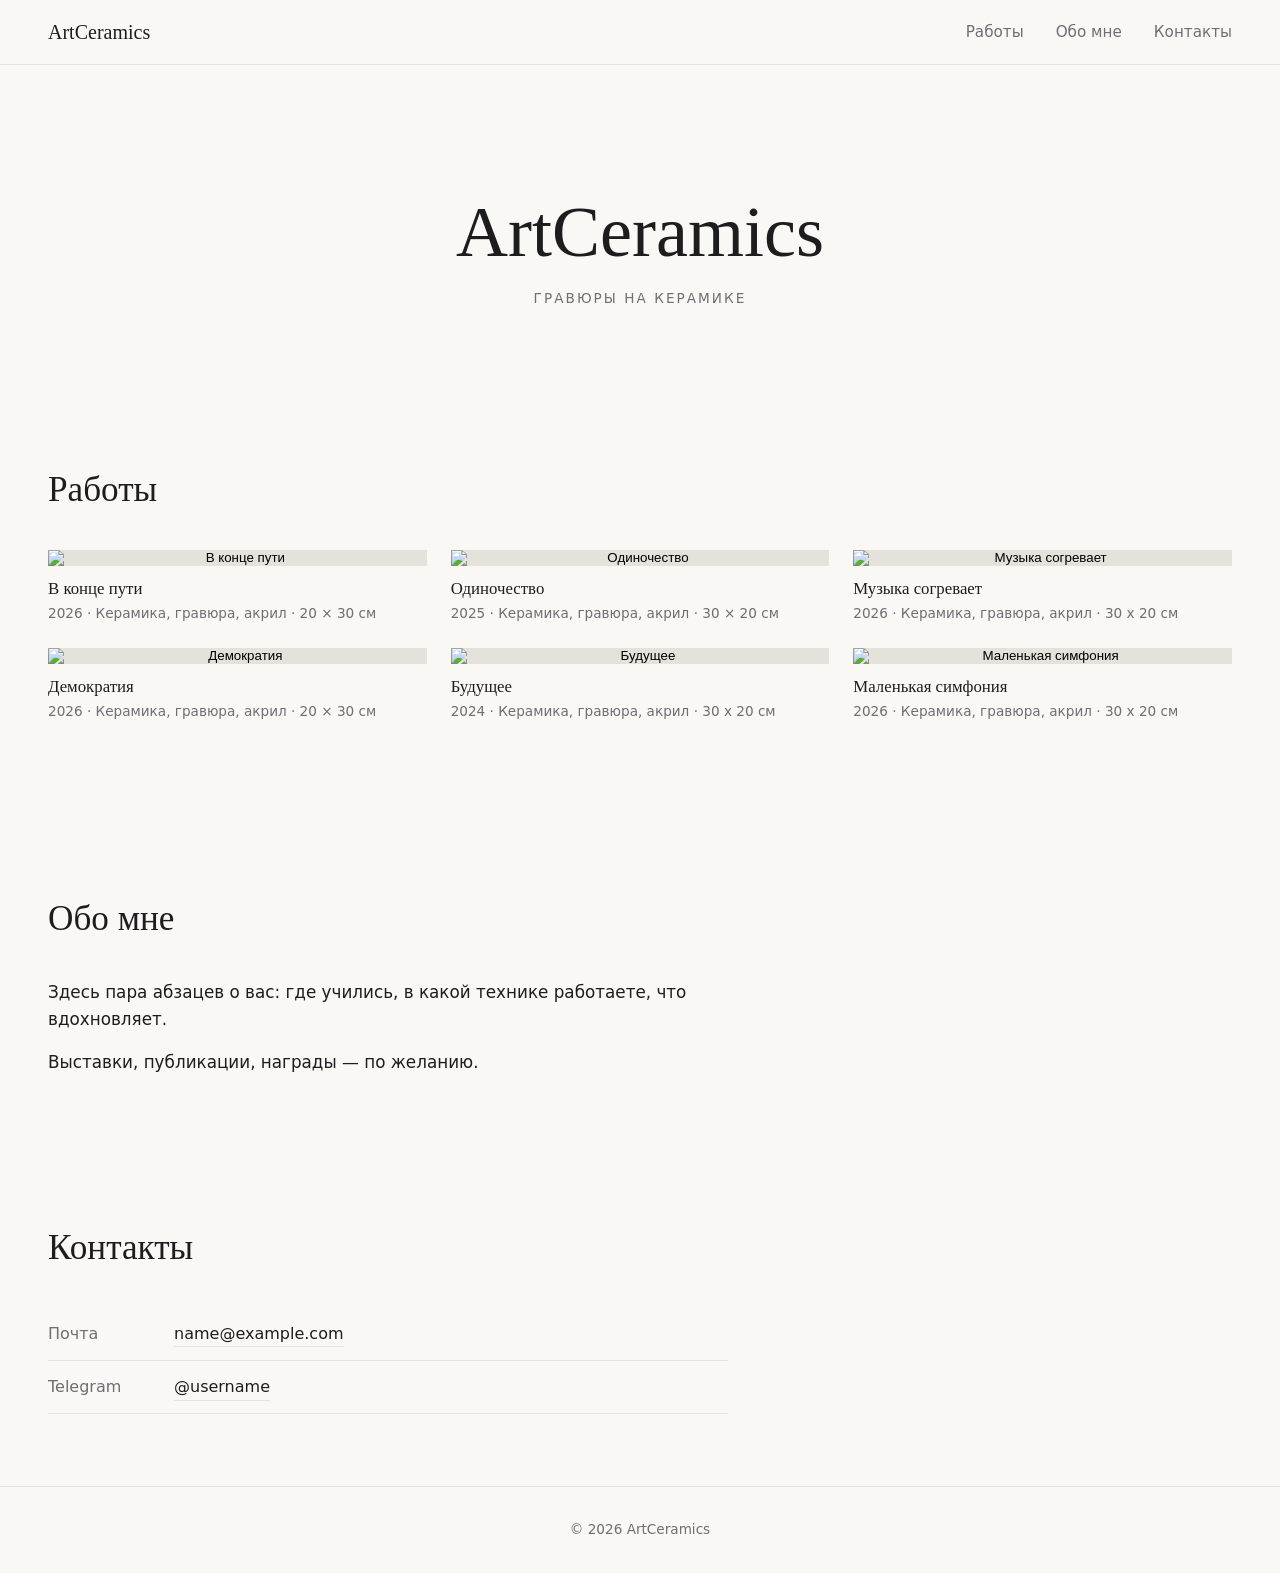
==== commit 7b6fcb14: "Add files via upload" ====
--- a/index.html
+++ b/index.html
@@ -3,14 +3,14 @@
 <head>
 <meta charset="UTF-8">
 <meta name="viewport" content="width=device-width, initial-scale=1">
-<title>Имя Фамилия — художник</title>
-<meta name="description" content="Живопись и графика. Портфолио художника.">
+<title>ArtCeramics</title>
+<meta name="description" content="Гравюры на керамике. Портфолио художника.">
 <link rel="stylesheet" href="style.css">
 </head>
 <body>
 
 <header class="header">
-  <a class="logo" href="#top">Имя Фамилия</a>
+  <a class="logo" href="#top">ArtCeramics</a>
   <nav class="nav">
     <a href="#works">Работы</a>
     <a href="#about">Обо мне</a>
@@ -20,8 +20,8 @@
 
 <main id="top">
   <section class="hero">
-    <h1>Имя Фамилия</h1>
-    <p>Живопись · Графика</p>
+    <h1>ArtCeramics</h1>
+    <p>Гравюры на керамике</p>
   </section>
 
   <section id="works" class="section">
@@ -48,7 +48,7 @@
 </main>
 
 <footer class="footer">
-  © <span data-current-year></span> Имя Фамилия
+  © <span data-current-year></span> ArtCeramics
 </footer>
 
 <!-- Полноэкранный просмотр -->
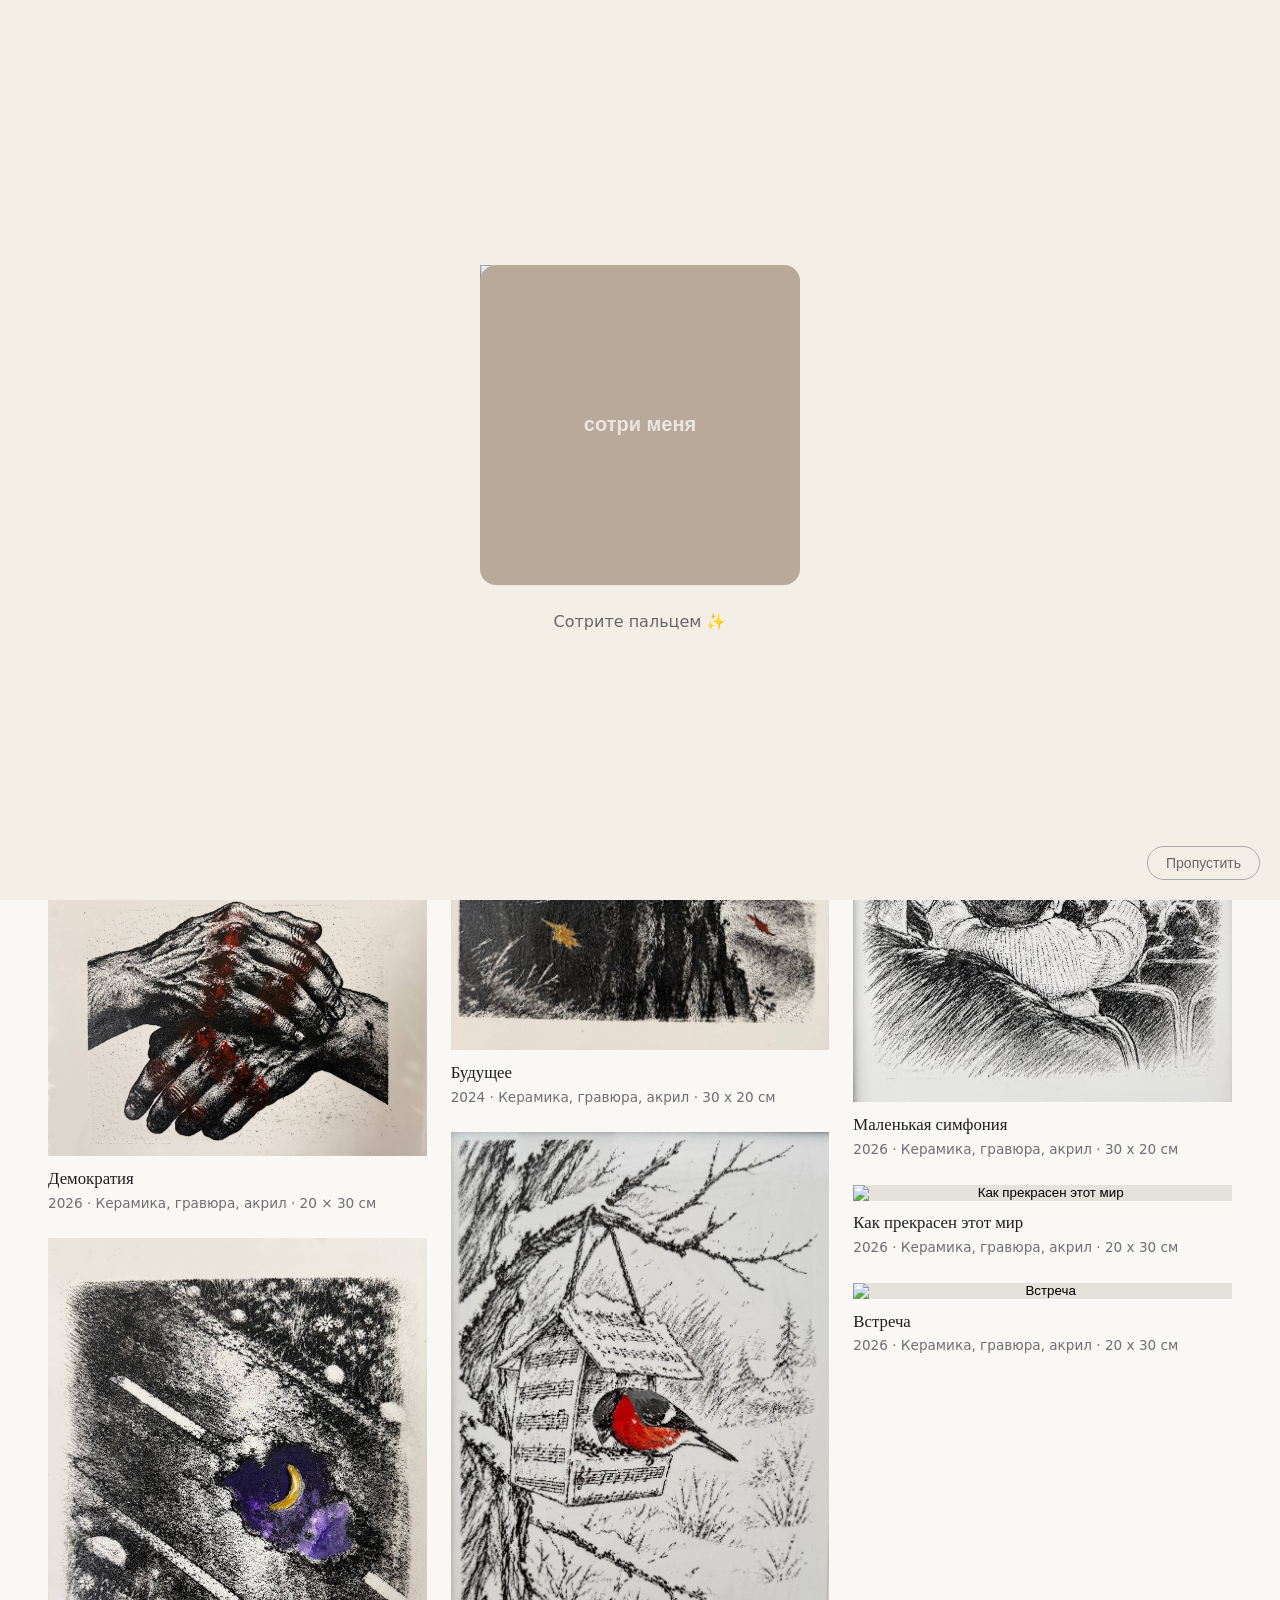
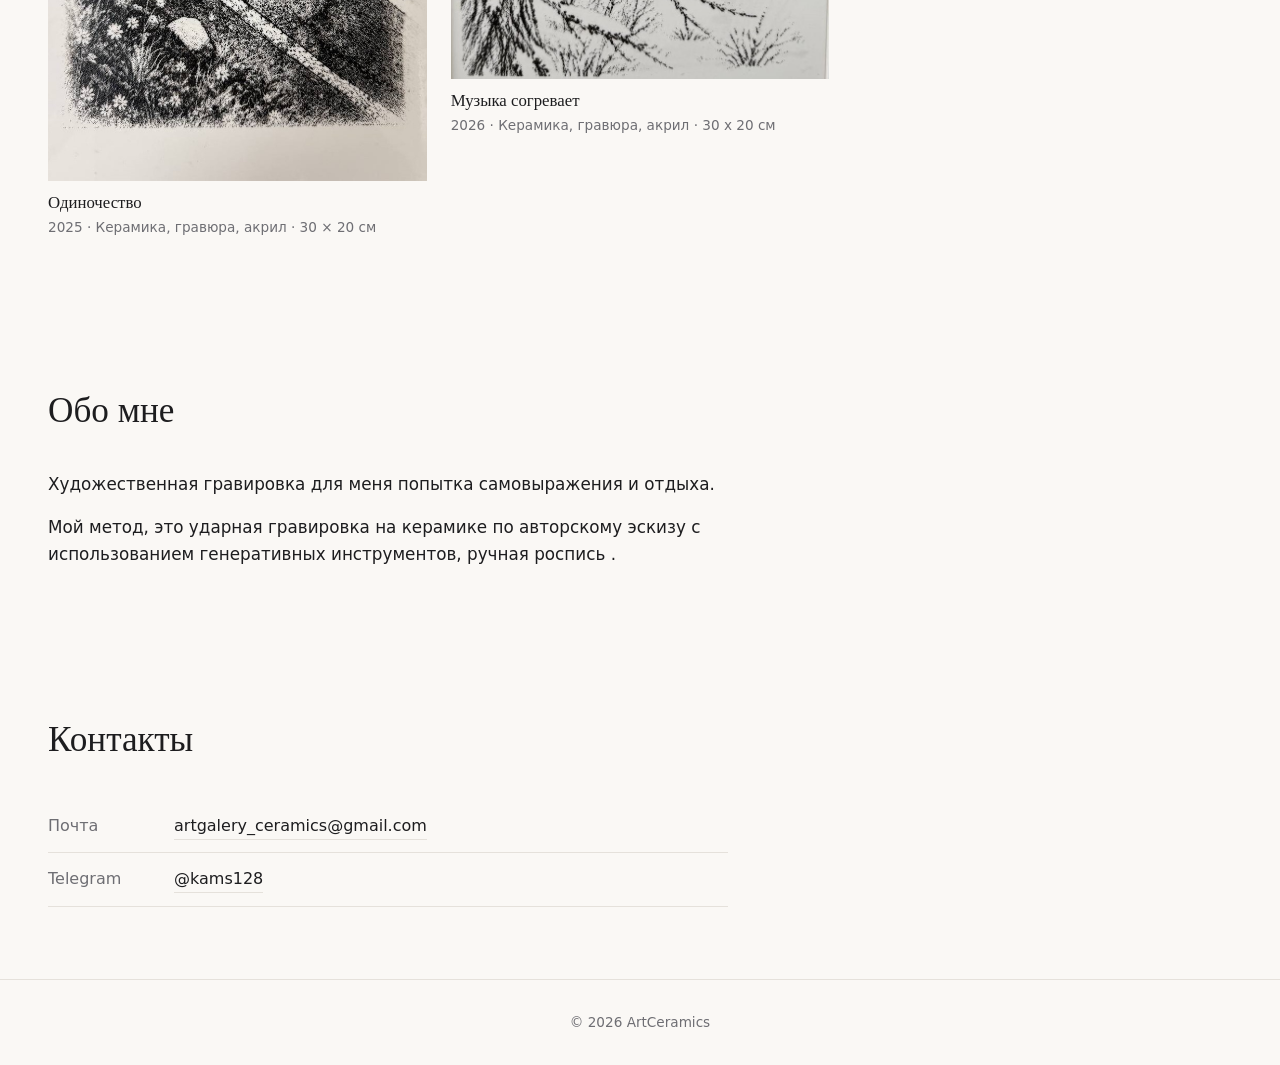
==== commit 816a6500: "Add files via upload" ====
--- a/index.html
+++ b/index.html
@@ -6,8 +6,84 @@
 <title>ArtCeramics</title>
 <meta name="description" content="Гравюры на керамике. Портфолио художника.">
 <link rel="stylesheet" href="style.css">
+<style>
+  #intro {
+    position: fixed;
+    top: 0; left: 0;
+    width: 100%; height: 100%;
+    z-index: 9999;
+    background: #f4efe6;
+    display: flex;
+    flex-direction: column;
+    align-items: center;
+    justify-content: center;
+    gap: 24px;
+    transition: opacity 0.8s ease, visibility 0.8s;
+  }
+  #intro.hide {
+    opacity: 0;
+    visibility: hidden;
+  }
+  .intro-box {
+    position: relative;
+    width: min(70vw, 320px);
+    height: min(70vw, 320px);
+  }
+  .intro-logo {
+    width: 100%;
+    height: 100%;
+    object-fit: contain;
+    display: block;
+    pointer-events: none;
+    user-select: none;
+    -webkit-user-drag: none;
+  }
+  #scratch {
+    position: absolute;
+    top: 0; left: 0;
+    width: 100%; height: 100%;
+    border-radius: 16px;
+    touch-action: none;
+    cursor: pointer;
+  }
+  .intro-hint {
+    margin: 0;
+    color: #666;
+    font-size: 16px;
+    animation: introPulse 1.6s ease-in-out infinite;
+  }
+  @keyframes introPulse {
+    0%, 100% { opacity: 0.5; }
+    50% { opacity: 1; }
+  }
+  .intro-skip {
+    position: absolute;
+    right: 20px; bottom: 20px;
+    background: none;
+    border: 1px solid #aaa;
+    border-radius: 20px;
+    padding: 8px 18px;
+    color: #666;
+    font-size: 14px;
+    cursor: pointer;
+  }
+  body.intro-open {
+    overflow: hidden;
+  }
+</style>
+
 </head>
 <body>
+<!-- ИНТРО: начало -->
+<div id="intro">
+  <div class="intro-box">
+    <img src="images/logo.png" alt="Логотип" class="intro-logo">
+    <canvas id="scratch"></canvas>
+  </div>
+  <p class="intro-hint">Сотрите пальцем ✨</p>
+  <button class="intro-skip" type="button">Пропустить</button>
+</div>
+<!-- ИНТРО: конец -->
 
 <header class="header">
   <a class="logo" href="#top">ArtCeramics</a>
@@ -33,16 +109,16 @@
   <section id="about" class="section">
     <h2 class="section__title">Обо мне</h2>
     <div class="about">
-      <p>Здесь пара абзацев о вас: где учились, в какой технике работаете, что вдохновляет.</p>
-      <p>Выставки, публикации, награды — по желанию.</p>
+      <p>Художественная гравировка для меня попытка самовыражения и отдыха.</p>
+      <p>Мой метод, это ударная гравировка на керамике по авторскому эскизу с использованием генеративных инструментов, ручная роспись .</p>
     </div>
   </section>
 
   <section id="contacts" class="section">
     <h2 class="section__title">Контакты</h2>
     <ul class="contacts">
-      <li><span>Почта</span><a data-email data-user="name" data-domain="example.com" href="#">включите JavaScript</a></li>
-      <li><span>Telegram</span><a href="https://t.me/username" target="_blank" rel="noopener">@username</a></li>
+      <li><span>Почта</span><a data-email data-user="artgalery_ceramics" data-domain="gmail.com" href="#">включите JavaScript</a></li>
+      <li><span>Telegram</span><a href="https://t.me/@kams128" target="_blank" rel="noopener">@kams128</a></li>
     </ul>
   </section>
 </main>
@@ -78,5 +154,117 @@
 
 <script src="works.js"></script>
 <script src="script.js"></script>
+<script>
+(function () {
+  /* ===== НАСТРОЙКИ ===== */
+  var COVER_COLOR = '#b8a99a';   // цвет защитного слоя
+  var COVER_TEXT  = 'сотри меня'; // надпись на слое ('' — без надписи)
+  var BRUSH       = 26;          // толщина «пальца» в пикселях
+  var THRESHOLD   = 0.5;         // сколько стереть до исчезновения (0.5 = 50%)
+  var SHOW_ONCE   = false;       // true — показывать только один раз за визит
+  /* ===================== */
+
+  var intro = document.getElementById('intro');
+  if (!intro) return;
+
+  try {
+    if (SHOW_ONCE && sessionStorage.getItem('introSeen')) {
+      intro.remove();
+      return;
+    }
+  } catch (e) {}
+
+  var canvas = document.getElementById('scratch');
+  var ctx = canvas.getContext('2d');
+  var skip = intro.querySelector('.intro-skip');
+  var drawing = false, done = false, last = null, moves = 0;
+
+  document.body.classList.add('intro-open');
+
+  // Рисуем защитный слой
+  var r = canvas.getBoundingClientRect();
+  var dpr = window.devicePixelRatio || 1;
+  canvas.width = r.width * dpr;
+  canvas.height = r.height * dpr;
+  ctx.scale(dpr, dpr);
+
+  ctx.fillStyle = COVER_COLOR;
+  ctx.fillRect(0, 0, r.width, r.height);
+  if (COVER_TEXT) {
+    ctx.fillStyle = 'rgba(255,255,255,0.7)';
+    ctx.font = '600 20px sans-serif';
+    ctx.textAlign = 'center';
+    ctx.textBaseline = 'middle';
+    ctx.fillText(COVER_TEXT, r.width / 2, r.height / 2);
+  }
+
+  // Дальше всё, что рисуем, — «стирает»
+  ctx.globalCompositeOperation = 'destination-out';
+  ctx.lineCap = 'round';
+  ctx.lineJoin = 'round';
+  ctx.lineWidth = BRUSH * 2;
+
+  function pos(e) {
+    var b = canvas.getBoundingClientRect();
+    return { x: e.clientX - b.left, y: e.clientY - b.top };
+  }
+
+  function dot(p) {
+    ctx.beginPath();
+    ctx.arc(p.x, p.y, BRUSH, 0, Math.PI * 2);
+    ctx.fill();
+  }
+
+  canvas.addEventListener('pointerdown', function (e) {
+    drawing = true;
+    last = pos(e);
+    canvas.setPointerCapture(e.pointerId);
+    dot(last);
+  });
+
+  canvas.addEventListener('pointermove', function (e) {
+    if (!drawing) return;
+    var p = pos(e);
+    ctx.beginPath();
+    ctx.moveTo(last.x, last.y);
+    ctx.lineTo(p.x, p.y);
+    ctx.stroke();
+    last = p;
+    if (++moves % 12 === 0) check();
+  });
+
+  window.addEventListener('pointerup', function () {
+    if (drawing) { drawing = false; check(); }
+  });
+
+  // Считаем, сколько уже стёрто
+  function check() {
+    var data = ctx.getImageData(0, 0, canvas.width, canvas.height).data;
+    var clear = 0, total = 0;
+    for (var i = 3; i < data.length; i += 64) {
+      total++;
+      if (data[i] === 0) clear++;
+    }
+    if (clear / total >= THRESHOLD) finish();
+  }
+
+  // Убираем интро
+  function finish() {
+    if (done) return;
+    done = true;
+    try { sessionStorage.setItem('introSeen', '1'); } catch (e) {}
+    canvas.style.transition = 'opacity 0.5s';
+    canvas.style.opacity = '0';          // сначала проявляем логотип целиком
+    setTimeout(function () {
+      intro.classList.add('hide');       // потом гасим всё интро
+      document.body.classList.remove('intro-open');
+    }, 900);
+    setTimeout(function () { intro.remove(); }, 1900);
+  }
+
+  skip.addEventListener('click', finish);
+})();
+</script>
+
 </body>
 </html>
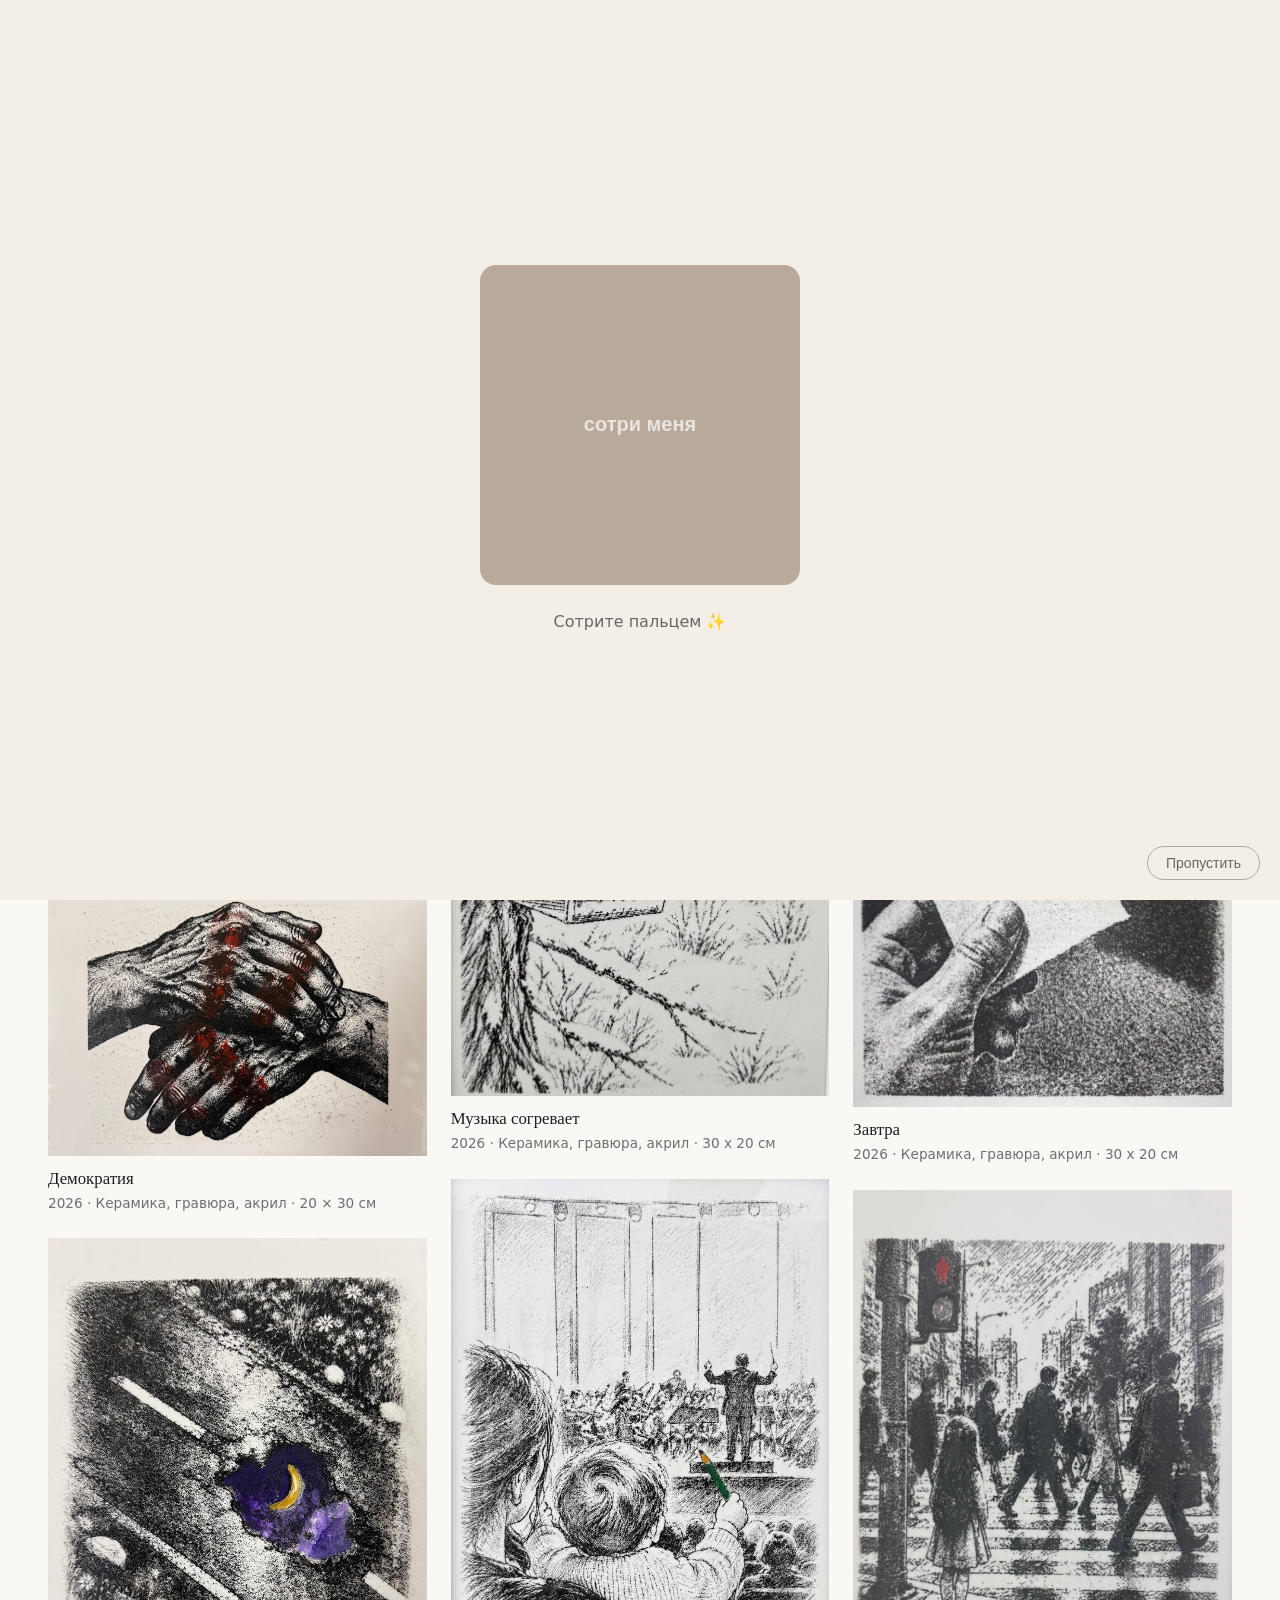
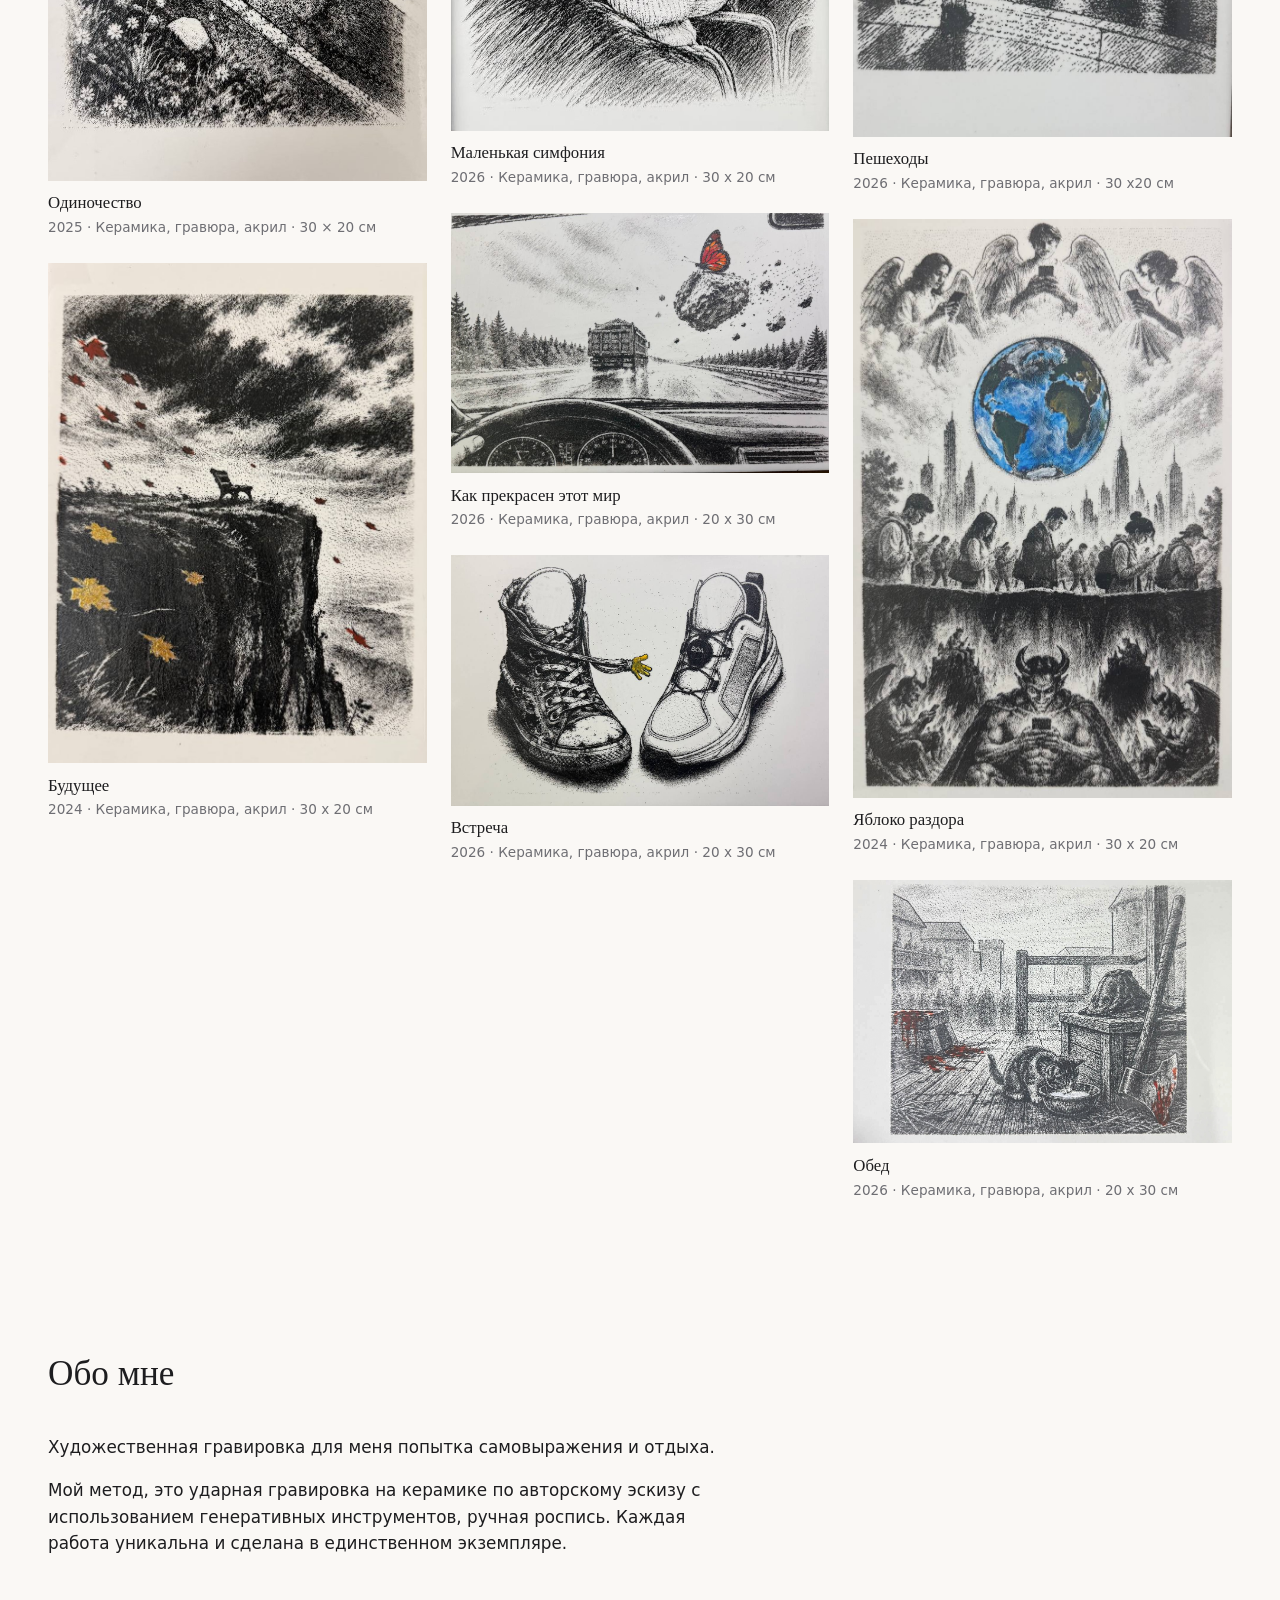
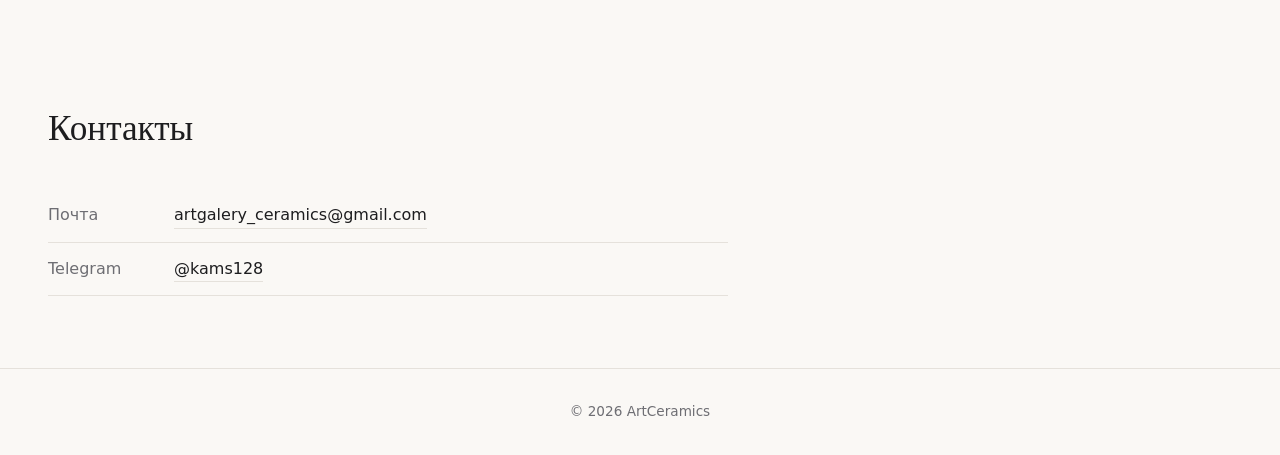
==== commit 3099e6b5: "Add files via upload" ====
--- a/index.html
+++ b/index.html
@@ -3,7 +3,7 @@
 <head>
 <meta charset="UTF-8">
 <meta name="viewport" content="width=device-width, initial-scale=1">
-<title>ArtCeramics</title>
+<title>ArtCeramics Zholudz</title>
 <meta name="description" content="Гравюры на керамике. Портфолио художника.">
 <link rel="stylesheet" href="style.css">
 <style>
@@ -86,7 +86,7 @@
 <!-- ИНТРО: конец -->
 
 <header class="header">
-  <a class="logo" href="#top">ArtCeramics</a>
+  <a class="logo" href="#top">ArtCeramics Zholudz</a>
   <nav class="nav">
     <a href="#works">Работы</a>
     <a href="#about">Обо мне</a>
@@ -96,7 +96,7 @@
 
 <main id="top">
   <section class="hero">
-    <h1>ArtCeramics</h1>
+    <h1>ArtCeramics Zholudz</h1>
     <p>Гравюры на керамике</p>
   </section>
 
@@ -110,7 +110,7 @@
     <h2 class="section__title">Обо мне</h2>
     <div class="about">
       <p>Художественная гравировка для меня попытка самовыражения и отдыха.</p>
-      <p>Мой метод, это ударная гравировка на керамике по авторскому эскизу с использованием генеративных инструментов, ручная роспись .</p>
+      <p>Мой метод, это ударная гравировка на керамике по авторскому эскизу с использованием генеративных инструментов, ручная роспись. Каждая работа уникальна и сделана в единственном экземпляре.</p>
     </div>
   </section>
 
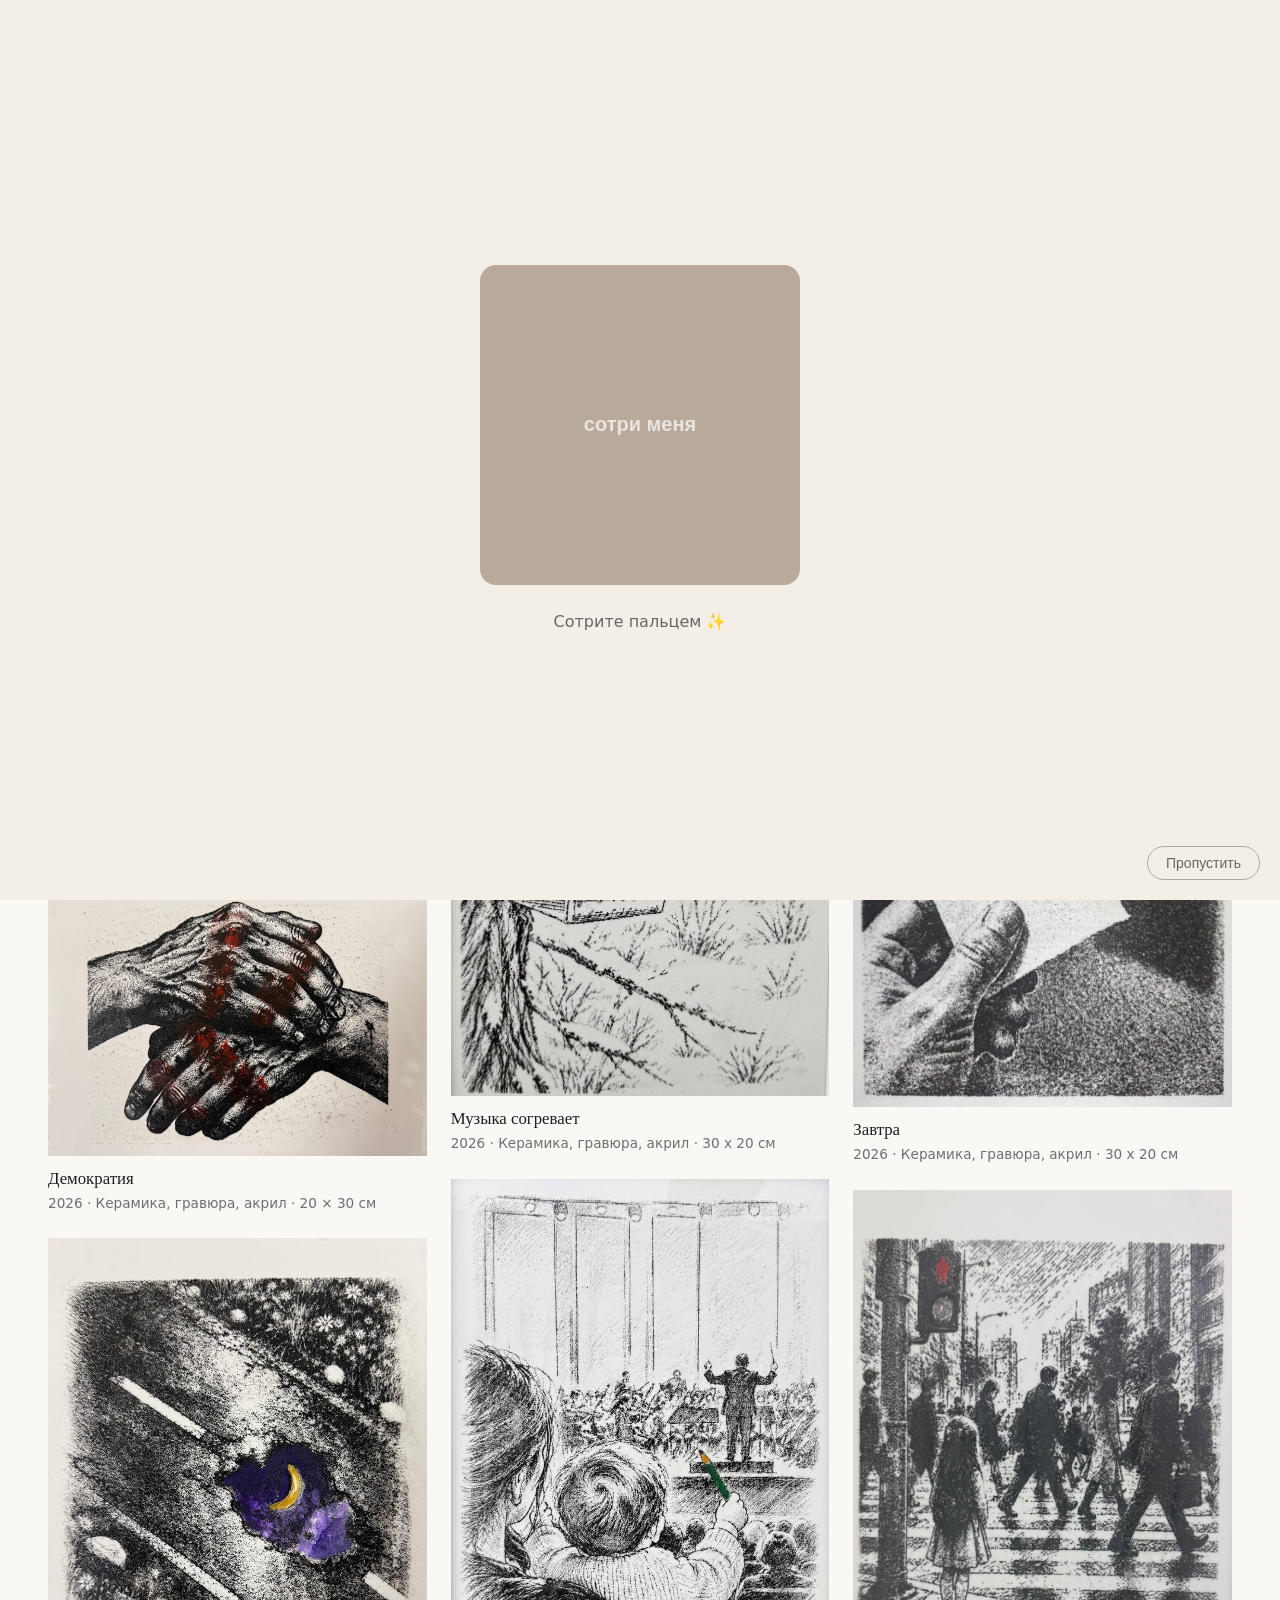
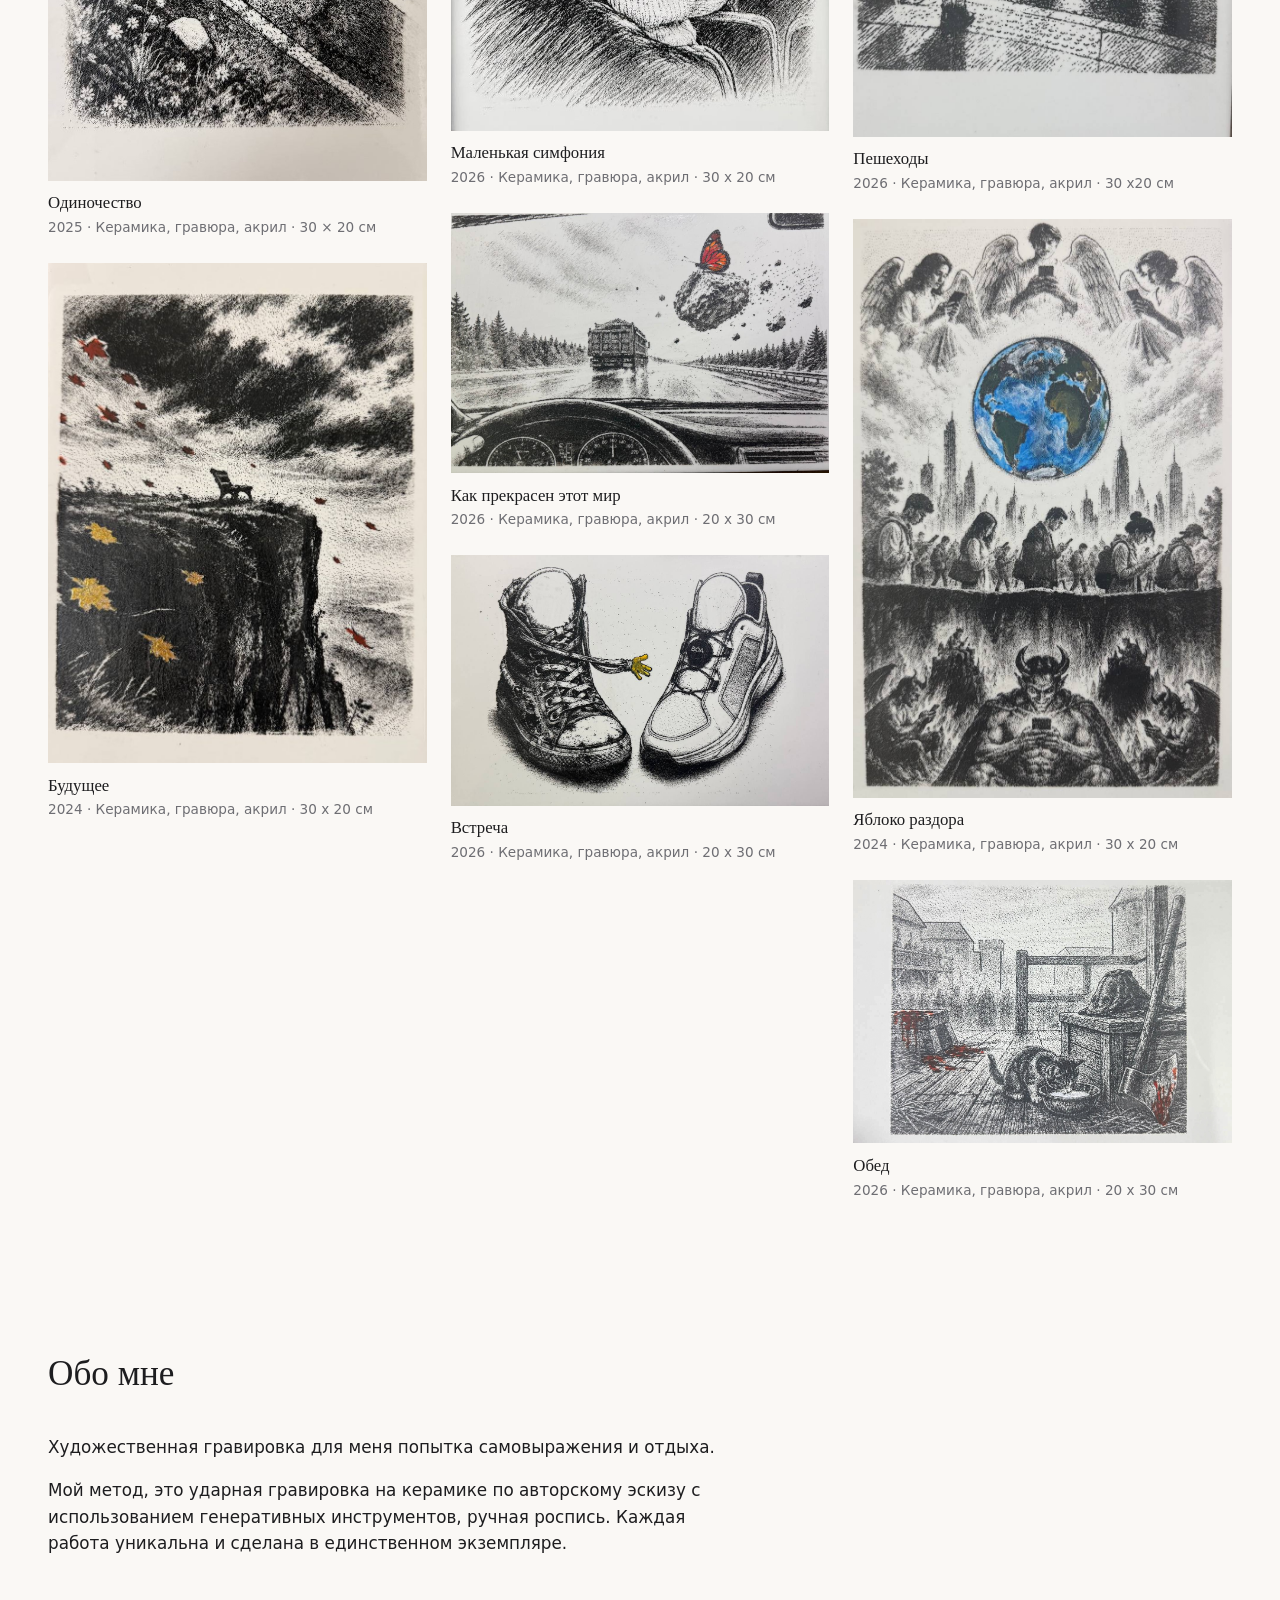
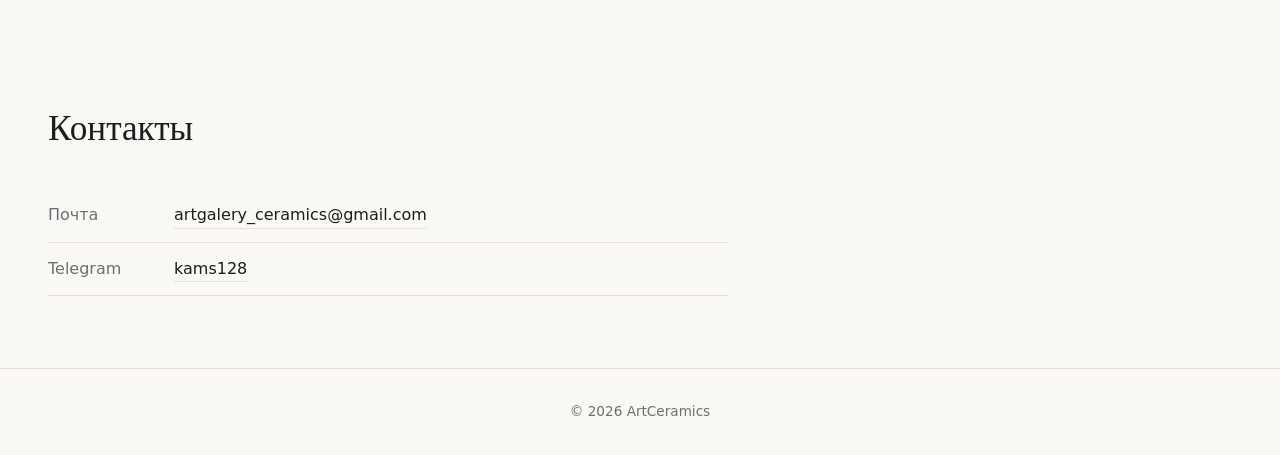
==== commit 4a26a162: "Add files via upload" ====
--- a/index.html
+++ b/index.html
@@ -118,7 +118,7 @@
     <h2 class="section__title">Контакты</h2>
     <ul class="contacts">
       <li><span>Почта</span><a data-email data-user="artgalery_ceramics" data-domain="gmail.com" href="#">включите JavaScript</a></li>
-      <li><span>Telegram</span><a href="https://t.me/@kams128" target="_blank" rel="noopener">@kams128</a></li>
+      <li><span>Telegram</span><a href="https://t.me/kams128" target="_blank" rel="noopener">kams128</a></li>
     </ul>
   </section>
 </main>
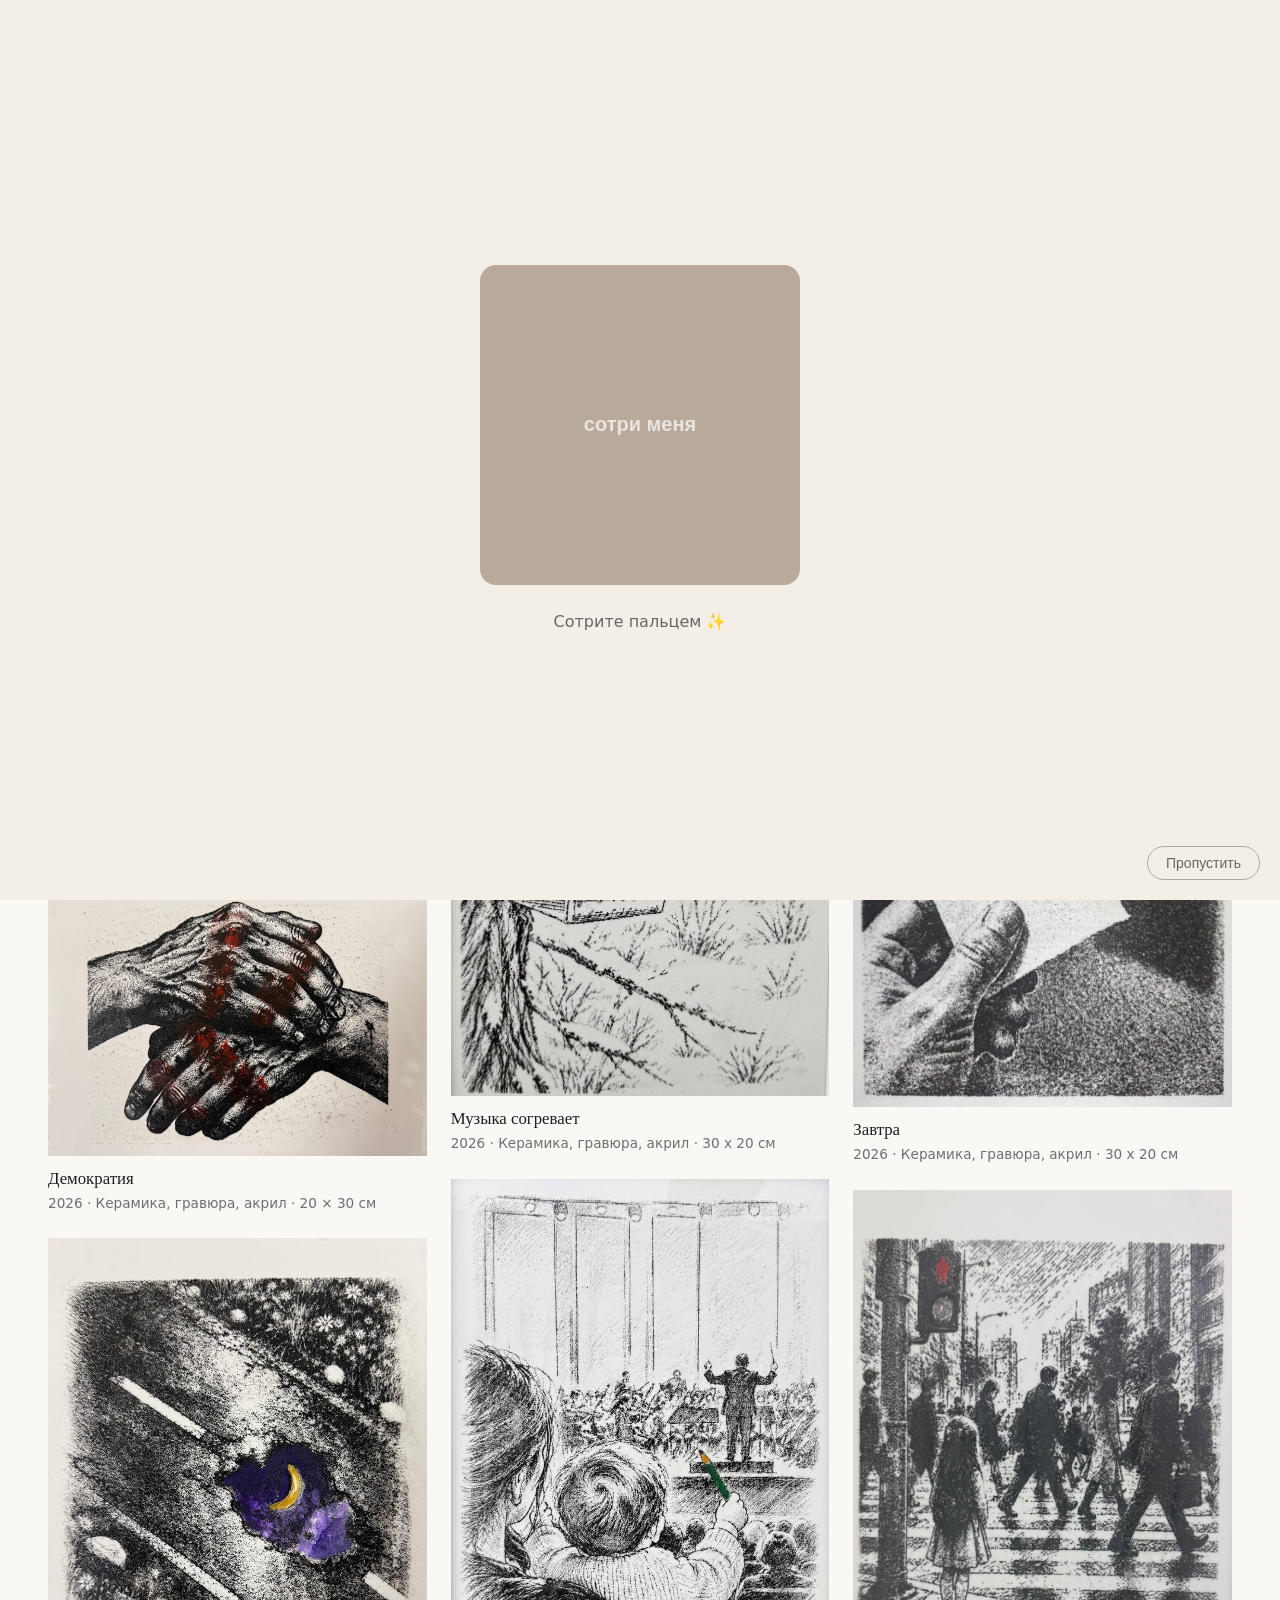
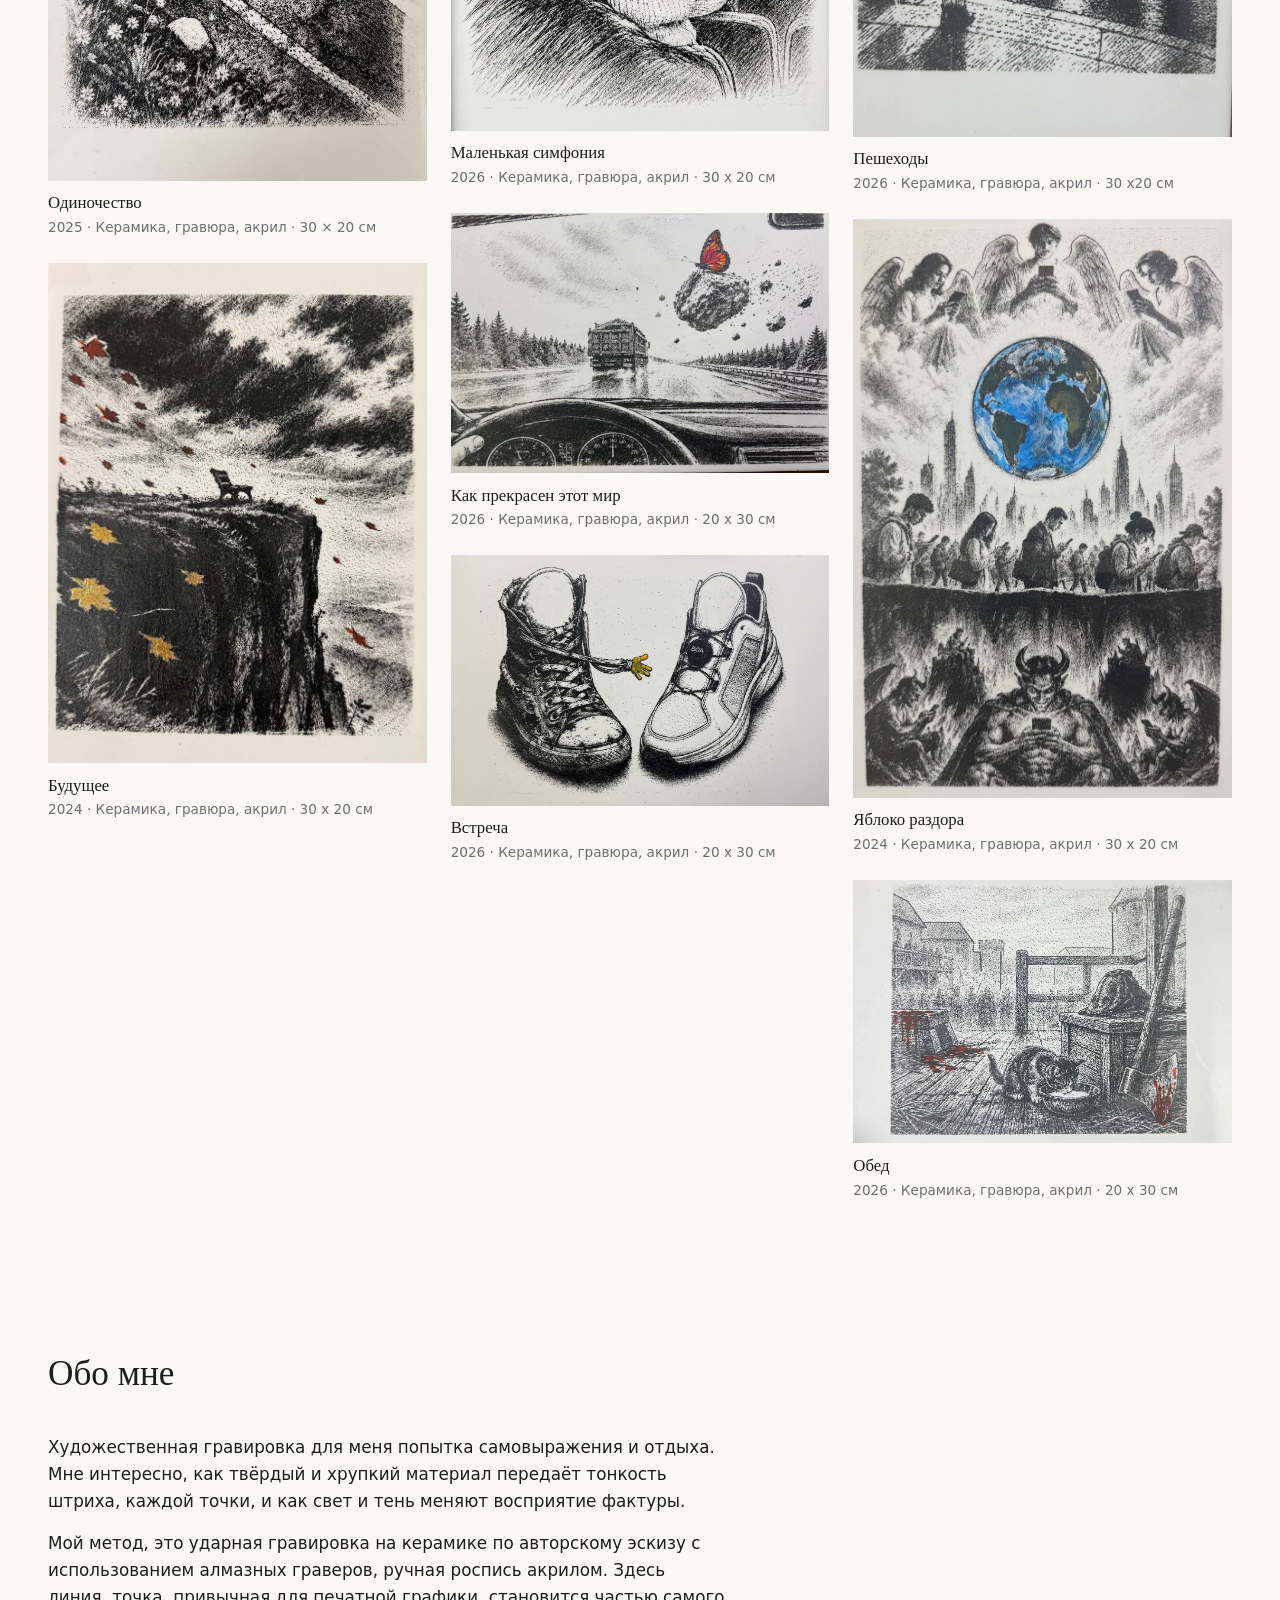
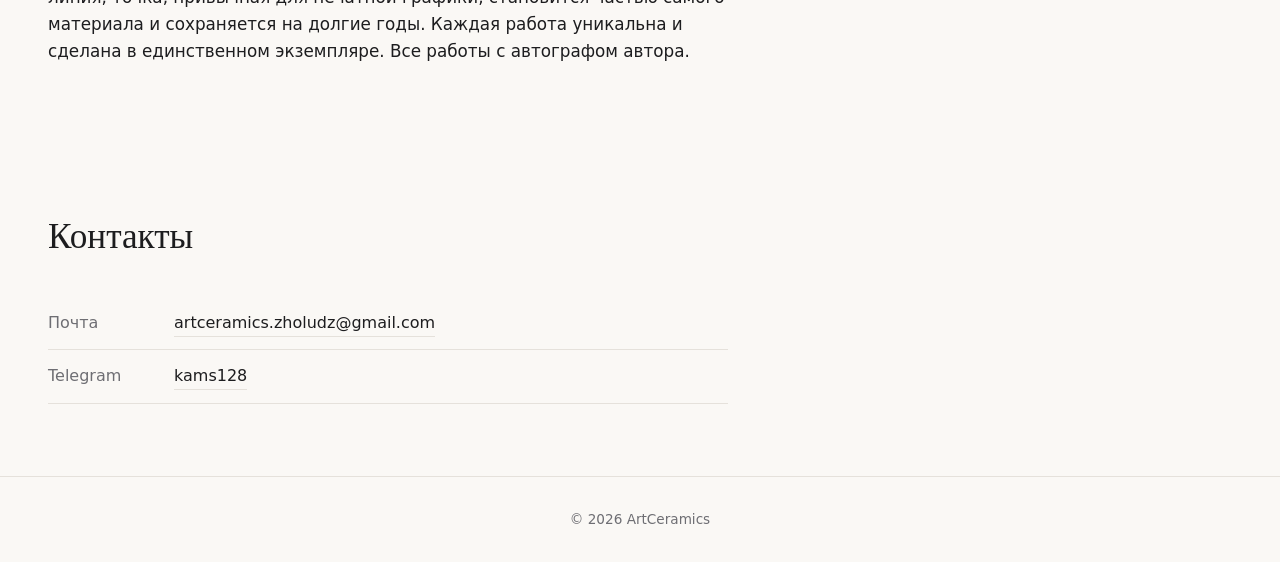
==== commit 3c5c120f: "Add files via upload" ====
--- a/index.html
+++ b/index.html
@@ -109,15 +109,15 @@
   <section id="about" class="section">
     <h2 class="section__title">Обо мне</h2>
     <div class="about">
-      <p>Художественная гравировка для меня попытка самовыражения и отдыха.</p>
-      <p>Мой метод, это ударная гравировка на керамике по авторскому эскизу с использованием генеративных инструментов, ручная роспись. Каждая работа уникальна и сделана в единственном экземпляре.</p>
+      <p>Художественная гравировка для меня попытка самовыражения и отдыха. Мне интересно, как твёрдый и хрупкий материал передаёт тонкость штриха, каждой точки, и как свет и тень меняют восприятие фактуры.</p>
+      <p>Мой метод, это ударная гравировка на керамике по авторскому эскизу с использованием алмазных граверов, ручная роспись акрилом. Здесь линия, точка, привычная для печатной графики, становится частью самого материала и сохраняется на долгие годы.  Каждая работа уникальна и сделана в единственном экземпляре. Все работы с автографом автора.</p>
     </div>
   </section>
 
   <section id="contacts" class="section">
     <h2 class="section__title">Контакты</h2>
     <ul class="contacts">
-      <li><span>Почта</span><a data-email data-user="artgalery_ceramics" data-domain="gmail.com" href="#">включите JavaScript</a></li>
+      <li><span>Почта</span><a data-email data-user="artceramics.zholudz" data-domain="gmail.com" href="#">включите JavaScript</a></li>
       <li><span>Telegram</span><a href="https://t.me/kams128" target="_blank" rel="noopener">kams128</a></li>
     </ul>
   </section>
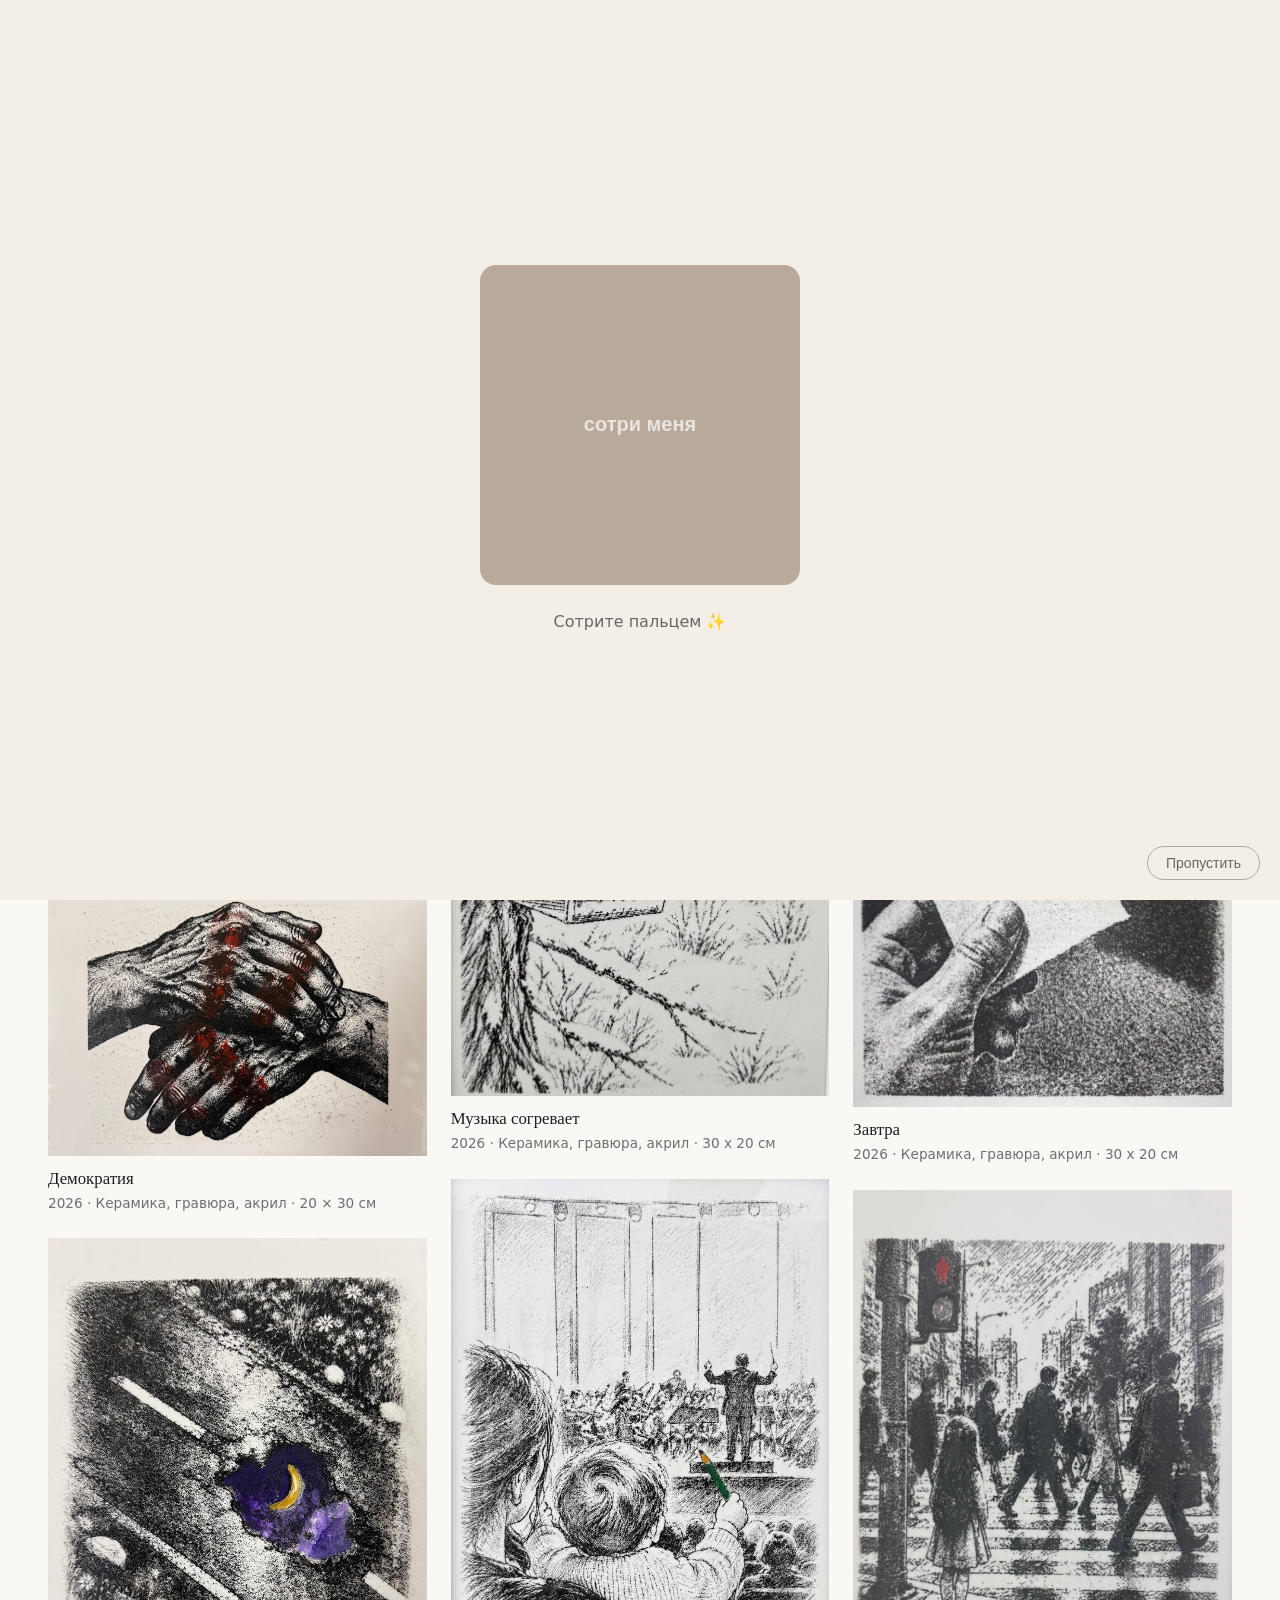
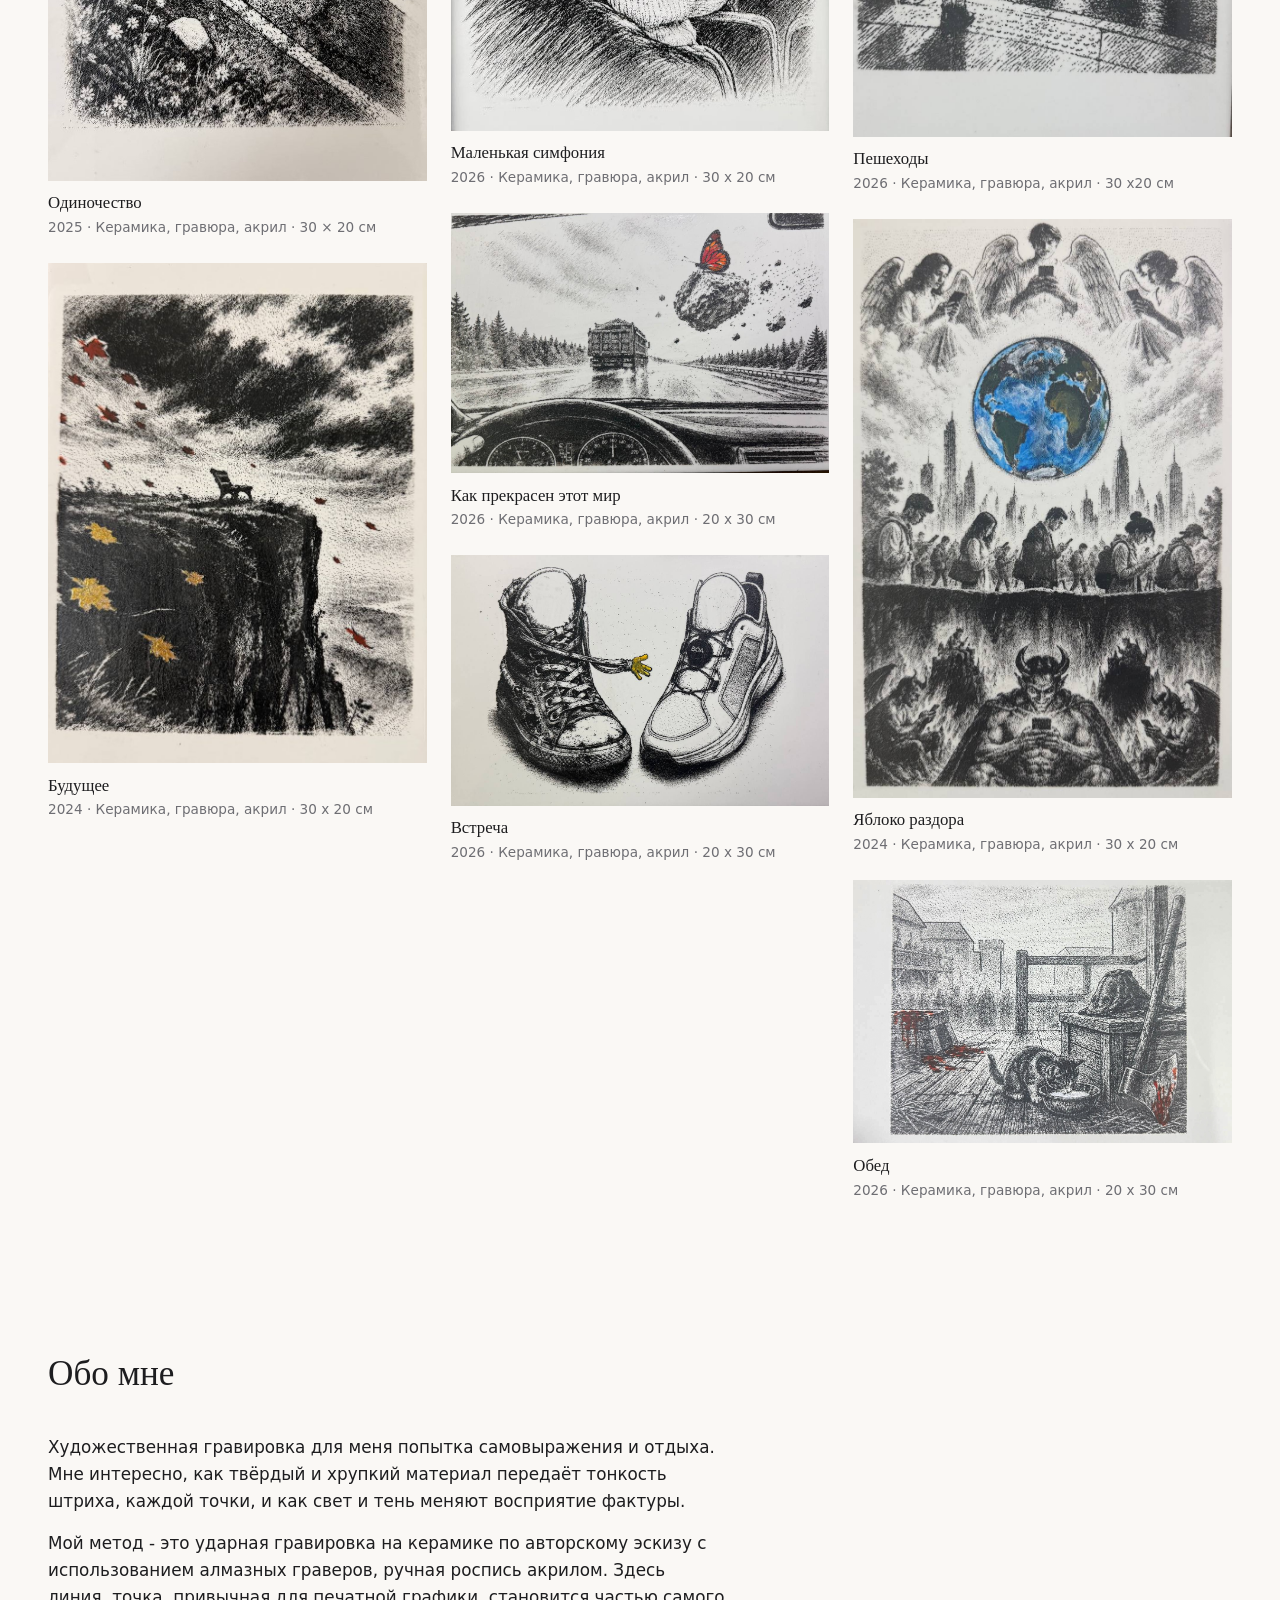
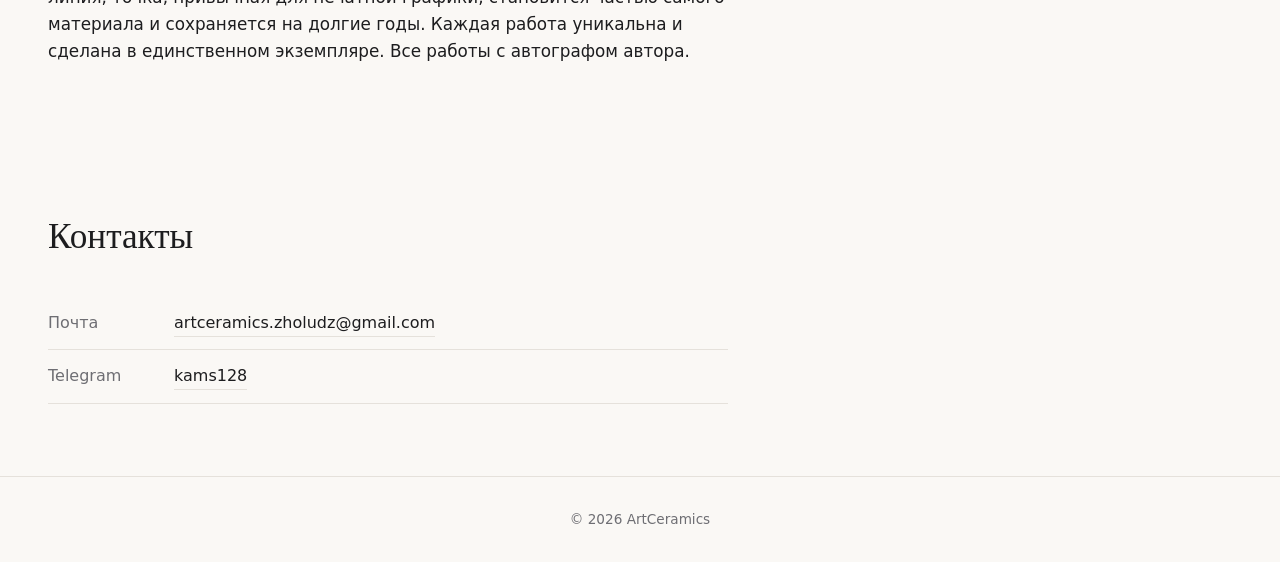
==== commit 002a9632: "Add files via upload" ====
--- a/index.html
+++ b/index.html
@@ -110,7 +110,7 @@
     <h2 class="section__title">Обо мне</h2>
     <div class="about">
       <p>Художественная гравировка для меня попытка самовыражения и отдыха. Мне интересно, как твёрдый и хрупкий материал передаёт тонкость штриха, каждой точки, и как свет и тень меняют восприятие фактуры.</p>
-      <p>Мой метод, это ударная гравировка на керамике по авторскому эскизу с использованием алмазных граверов, ручная роспись акрилом. Здесь линия, точка, привычная для печатной графики, становится частью самого материала и сохраняется на долгие годы.  Каждая работа уникальна и сделана в единственном экземпляре. Все работы с автографом автора.</p>
+      <p>Мой метод - это ударная гравировка на керамике по авторскому эскизу с использованием алмазных граверов, ручная роспись акрилом. Здесь линия, точка, привычная для печатной графики, становится частью самого материала и сохраняется на долгие годы.  Каждая работа уникальна и сделана в единственном экземпляре. Все работы с автографом автора.</p>
     </div>
   </section>
 
